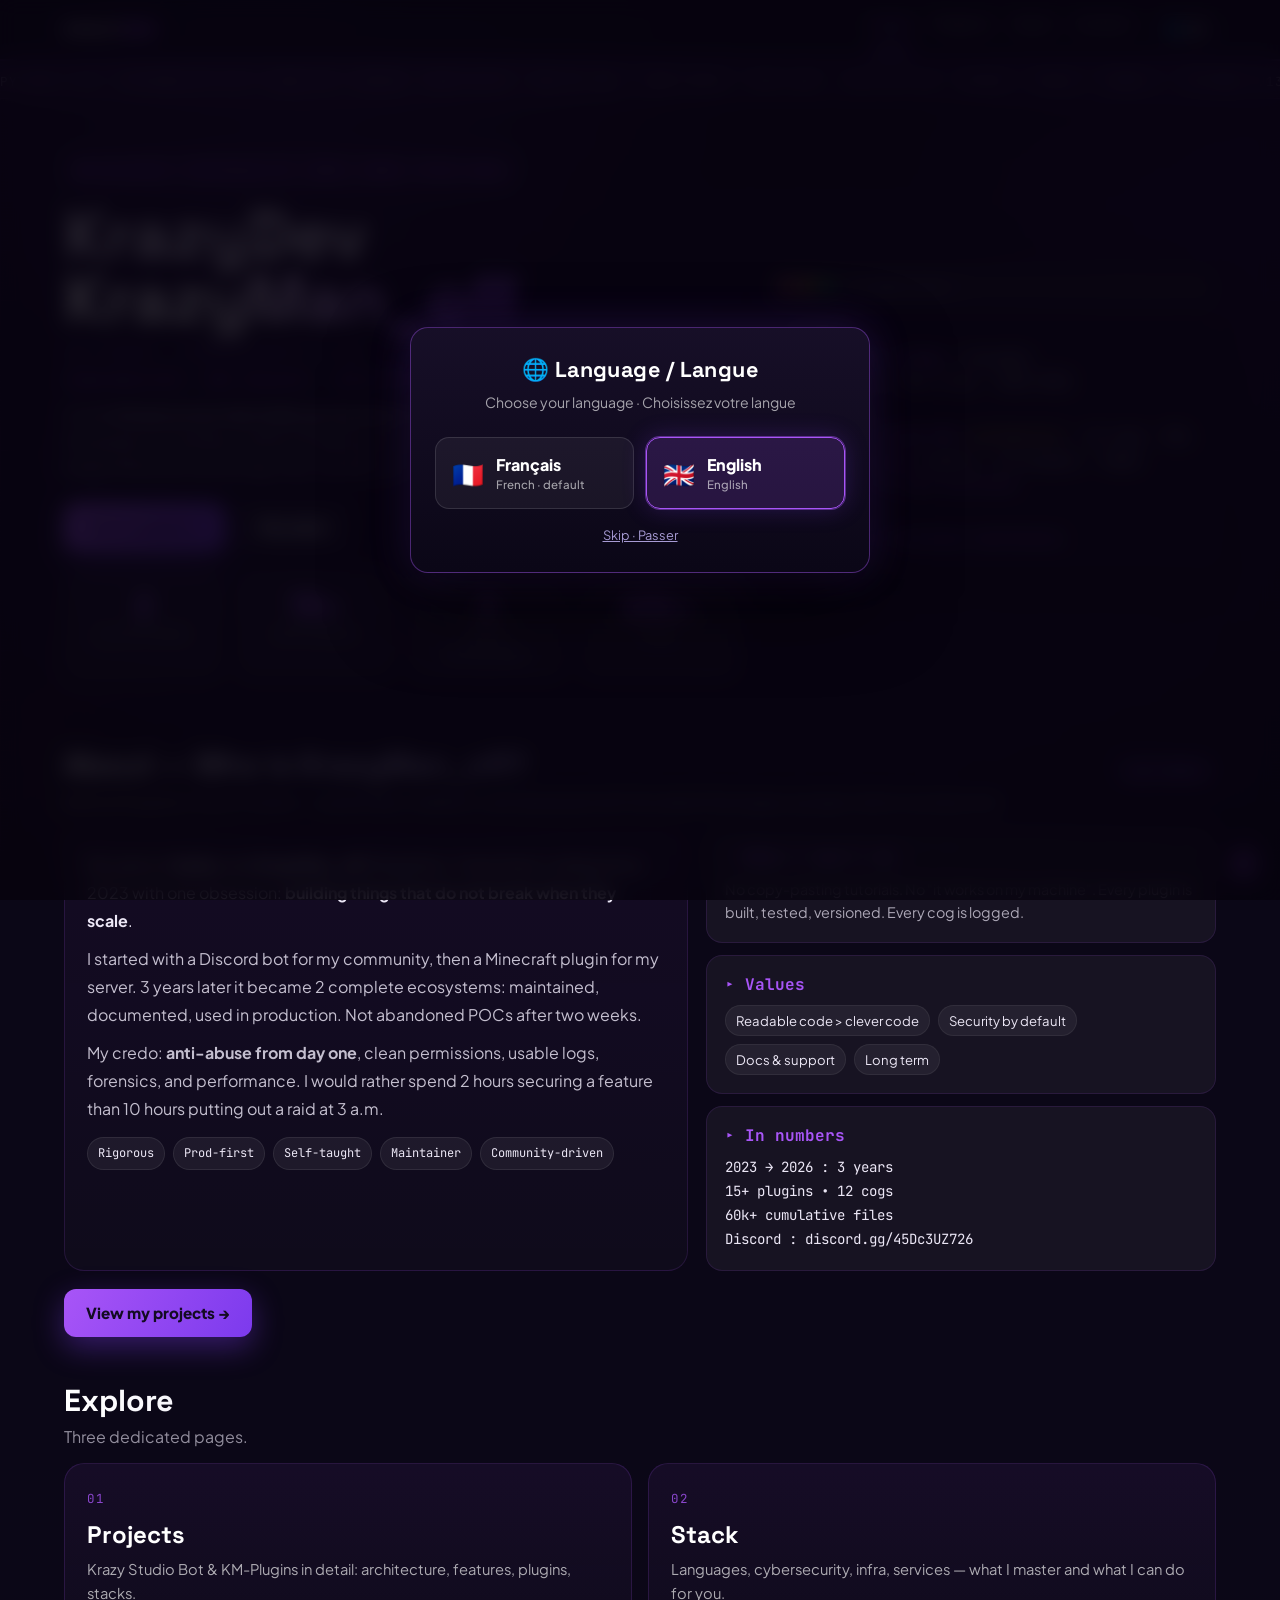
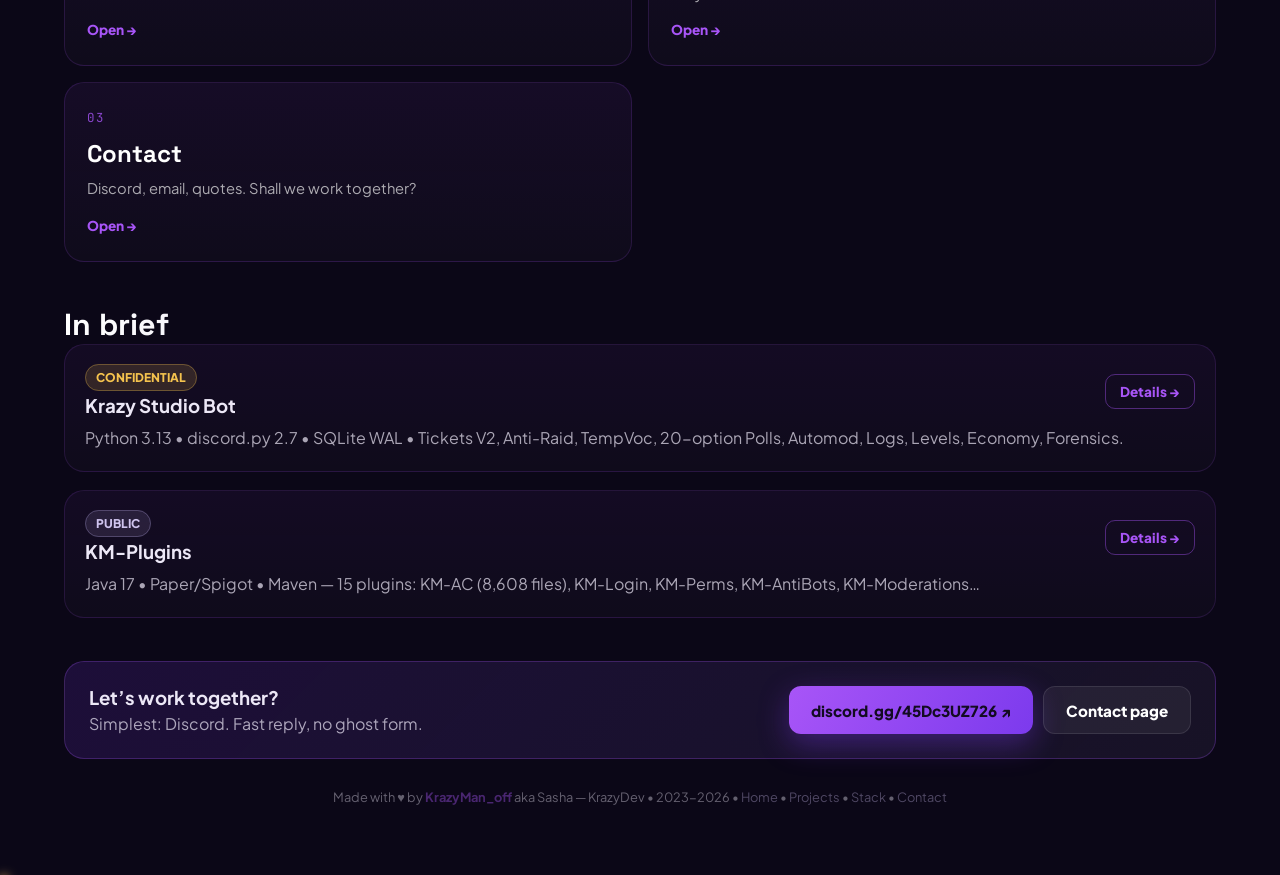
==== index.html @ 77fc1804 "Fix: chargez easter-egg.css sur toutes les pages + crystal plus visible" ====
<!DOCTYPE html>
<html lang="fr">
<head>
<meta charset="UTF-8">
<meta name="viewport" content="width=device-width, initial-scale=1.0">
<title>KrazyDev — KrazyMan_off (Sasha) | Accueil</title>
<script src="js/guard.js"></script>
<meta name="description" content="KrazyMan_off aka Sasha — KrazyDev. Bot Discord ultra-complet & suite KM-Plugins Minecraft premium. 3 ans de prod, 60k+ fichiers.">
<link href="https://fonts.googleapis.com/css2?family=JetBrains+Mono:wght@400;700&family=Plus+Jakarta+Sans:wght@400;600;800&family=Space+Grotesk:wght@400;600;700&display=swap" rel="stylesheet">
<link rel="stylesheet" href="css/style.css">
<link rel="stylesheet" href="css/easter-egg.css">
</head>
<body>
<div id="loader"><div class="loader-inner"><div class="loader-logo">KRAZY<span>DEV</span></div><div class="loader-bar"><span></span></div><p>Chargement sécurisé...</p></div></div>
<div id="progress"></div>
<canvas id="particles" style="opacity:.4"></canvas>
<div class="bg"></div><div class="grid-bg"></div><div class="scanline"></div>
<nav><div class="nav-inner"><div class="logo glitch" data-text="KRAZYDEV">KRAZY<span>DEV</span></div><div class="nav-links"><a href="index.html" class="active">Accueil</a><a href="projets.html">Projets</a><a href="skills.html">Stack</a><a href="contact.html">Contact</a></div></div></nav>
<div class="marquee"><div class="marquee-track"><span>PYTHON 3.13 • DISCORD.PY 2.7 • JAVA 17 • PAPER • RUST/AXUM • SQLITE WAL • ANTI-RAID • ANTI-BOT • MATPLOTLIB • MAVEN • TOKIO • TOWER • </span><span>PYTHON 3.13 • DISCORD.PY 2.7 • JAVA 17 • PAPER • RUST/AXUM • SQLITE WAL • ANTI-RAID • ANTI-BOT • MATPLOTLIB • MAVEN • TOKIO • TOWER • </span></div></div>

<!-- HERO -->
<div class="hero">
  <div class="reveal visible">
    <div class="kicker">● Disponible • Portfolio v2 • 2023 — 2026 • Prod ready</div>
    <h1 class="glitch" data-text="KrazyDev">KrazyDev<br><em>KrazyMan_off</em></h1>
    <p style="font-family:'JetBrains Mono',monospace;color:var(--red);font-size:.82rem;letter-spacing:.14em;opacity:.75;margin-top:4px">aka SASHA — CYBERSÉCURITÉ & DEV</p>
    <p style="font-family:'JetBrains Mono',monospace;color:var(--red);font-size:.95rem;margin-top:8px"><span id="typewriter" class="typewriter"></span></p>
    <p class="subtitle" style="margin-top:12px">Je construis des <b>infrastructures qui tiennent en prod</b> : un bot Discord qui gère des milliers de membres sans broncher, et une suite de plugins Paper qui fait tourner des serveurs Minecraft sans lag. Pas de bullshit, du code qui ship.</p>
    <div class="hero-cta">
      <a href="projets.html" class="btn btn-primary">Voir les projets ↓</a>
      <a href="skills.html" class="btn btn-ghost">Ma stack</a>
    </div>
    <div class="stats">
      <div class="stat"><b data-count="2">0</b><span>Écosystèmes</span></div>
      <div class="stat"><b data-count="15" data-suffix="+">0</b><span>Plugins KM</span></div>
      <div class="stat"><b data-count="3">0</b><span>Ans maintenus</span></div>
      <div class="stat"><b data-count="60" data-suffix="k+">0</b><span>Fichiers</span></div>
    </div>
  </div>
  <div class="terminal reveal visible">
    <div class="term-head"><div class="dot" style="background:#ff5f56"></div><div class="dot" style="background:#ffbd2e"></div><div class="dot" style="background:#27c93f"></div><span style="margin-left:8px;opacity:.5;font-family:'JetBrains Mono',monospace;font-size:.78rem">krazy@krazydev:~</span></div>
    <div class="term-body">
      <div><span style="opacity:.5">$</span> whoami</div>
      <div><b>KrazyMan_off — Sasha</b> — KrazyDev</div>
      <div><span style="opacity:.5">alias</span> Joshua • Dev & Sec • 2023-2026</div>
      <div style="margin-top:8px"><span style="opacity:.5">$</span> ls --prod</div>
      <div>drwxr <b>Krazy-Studio-Bot</b> <span style="color:#f5c34e">confidentiel</span> — 12 cogs • WAL</div>
      <div>drwxr <b>KM-Plugins/</b> <span style="color:#c7cdd9">public</span> — 15 plugins • Paper</div>
      <div>drwxr <b>css/ js/ src/</b> <span style="color:#a855f7">Rust/Axum</span></div>
      <div style="margin-top:8px"><span style="opacity:.5">$</span> uptime</div>
      <div><span style="color:#a855f7">● 3 ans de maintenance continue</span></div>
    </div>
  </div>
</div>

<div class="wrap">

  <!-- A PROPOS -->
  <div class="section reveal" id="apropos">
    <div style="display:flex;justify-content:space-between;align-items:baseline;gap:12px;flex-wrap:wrap">
      <h2>À propos — Qui est KrazyMan_off ?</h2>
      <span class="kicker" style="font-size:.7rem">akA SASHA</span>
    </div>
    <p class="lead">Derrière KrazyDev, il y a Sasha — passionné, têtu, et obsédé par le détail qui fait qu'un projet tient en prod.</p>
    <div style="display:grid;grid-template-columns:1.1fr .9fr;gap:18px" class="two-col">
      <div class="card" style="padding:22px;line-height:1.75">
        <p>Je m'appelle <b>Sasha</b>, alias <b>KrazyMan_off</b> (KrazyDev). Je code depuis 2023 avec une obsession : <b>faire des trucs qui ne cassent pas quand ça scale</b>.</p>
        <p style="margin-top:10px;opacity:.82">J'ai commencé par un bot Discord pour ma commu, puis un plugin Minecraft pour mon serveur. 3 ans plus tard, c'est devenu 2 écosystèmes complets, maintenus, documentés, et utilisés en prod. Pas des POCs abandonnés au bout de 2 semaines.</p>
        <p style="margin-top:10px;opacity:.82">Mon crédo : <b>anti-abus dès le jour 1</b>, perms propres, logs exploitables, forensics, et perf. Je préfère passer 2h à sécuriser une feature que 10h à éteindre un raid à 3h du mat.</p>
        <div style="display:flex;gap:8px;flex-wrap:wrap;margin-top:14px"><span class="tag">Rigoureux</span><span class="tag">Prod-first</span><span class="tag">Autodidacte</span><span class="tag">Mainteneur</span><span class="tag">Community-driven</span></div>
      </div>
      <div style="display:grid;gap:12px" class="stack-side">
        <div class="skill" style="margin:0"><h4>▸ Ce que je ne fais pas</h4><p style="opacity:.7;font-size:.9rem;line-height:1.6">Pas de copier-coller de tutos. Pas de "ça marche chez moi". Chaque plugin est buildé, testé, versionné. Chaque cog est loggé.</p></div>
        <div class="skill" style="margin:0"><h4>▸ Valeurs</h4><ul><li>Code lisible > code clever</li><li>Sécurité par défaut</li><li>Doc & support</li><li>Long terme</li></ul></div>
        <div class="skill" style="margin:0"><h4>▸ En chiffres</h4><p style="font-family:'JetBrains Mono',monospace;font-size:.88rem;line-height:1.7">2023 → 2026 : 3 ans<br>15+ plugins • 12 cogs<br>60k+ fichiers cumulés<br>Discord : discord.gg/45Dc3UZ726</p></div>
      </div>
    </div>
    <div class="nav-arrows" style="margin-top:18px"><a href="projets.html" class="btn btn-primary">Voir mes projets →</a></div>
  </div>

  <!-- NAVIGATION PAGES -->
  <div class="section reveal">
    <h2>Explorer</h2>
    <p class="lead">Trois pages dédiées.</p>
    <div class="page-grid">
      <a href="projets.html" class="page-card tilt"><div class="pc-num">01</div><h3>Projets</h3><p>Krazy Studio Bot & KM-Plugins dans le détail : archi, features, plugins, stacks.</p><span class="pc-go">Ouvrir →</span></a>
      <a href="skills.html" class="page-card tilt"><div class="pc-num">02</div><h3>Stack</h3><p>Langages, cybersécurité, infra, services — ce que je maîtrise et ce que je peux faire pour toi.</p><span class="pc-go">Ouvrir →</span></a>
      <a href="contact.html" class="page-card tilt"><div class="pc-num">03</div><h3>Contact</h3><p>Discord, email, devis. On bosse ensemble ?</p><span class="pc-go">Ouvrir →</span></a>
    </div>
  </div>

  <!-- FLASH PROJETS -->
  <div class="section reveal">
    <h2>En bref</h2>
    <div class="projects">
      <div class="card" style="padding:20px">
        <div style="display:flex;justify-content:space-between;gap:12px;flex-wrap:wrap;align-items:center">
          <div><span class="badge badge-confidentiel">CONFIDENTIEL</span><h3 style="margin-top:8px">Krazy Studio Bot</h3></div>
          <a href="projets.html" class="links-a">Détail →</a>
        </div>
        <p style="opacity:.7;margin-top:8px;line-height:1.6">Python 3.13 • discord.py 2.7 • SQLite WAL • Tickets V2, Anti-Raid, TempVoc, Sondages 20 options, Automod, Logs, Niveaux, Économie, Forensics.</p>
      </div>
      <div class="card" style="padding:20px">
        <div style="display:flex;justify-content:space-between;gap:12px;flex-wrap:wrap;align-items:center">
          <div><span class="badge badge-public">PUBLIC</span><h3 style="margin-top:8px">KM-Plugins</h3></div>
          <a href="projets.html" class="links-a">Détail →</a>
        </div>
        <p style="opacity:.7;margin-top:8px;line-height:1.6">Java 17 • Paper/Spigot • Maven — 15 plugins : KM-AC (8 608 fichiers), KM-Login, KM-Perms, KM-AntiBots, KM-Moderations…</p>
      </div>
    </div>
  </div>

  <!-- CONTACT RAPIDE -->
  <div class="section reveal">
    <div class="cta">
      <div><h3>On bosse ensemble ?</h3><p style="opacity:.7;margin-top:4px">Le plus simple : Discord. Réponse rapide, pas de formulaire fantôme.</p></div>
      <div style="display:flex;gap:10px;flex-wrap:wrap">
        <a href="https://discord.gg/45Dc3UZ726" target="_blank" class="btn btn-primary">discord.gg/45Dc3UZ726 ↗</a>
        <a href="contact.html" class="btn btn-ghost">Page contact</a>
      </div>
    </div>
  </div>

  <footer>Fait avec ♥ par <b style="color:var(--red)">KrazyMan_off</b> aka Sasha — KrazyDev • 2023-2026 • <a href="index.html">Accueil</a> • <a href="projets.html">Projets</a> • <a href="skills.html">Stack</a> • <a href="contact.html">Contact</a></footer>
</div>

<script src="js/i18n.js"></script>
<script src="js/particles.js"></script>
<script src="js/easter-egg.js"></script>
<script src="js/app.js"></script>
</body>
</html>
---- css/style.css ----
*{margin:0;padding:0;box-sizing:border-box}
:root{--neon:#d946ef;--red:#a855f7;--crimson:#7c3aed;--gold:#f5c34e;--gray:#a79bd4;--gray-2:#6b5f95;--dark:#0b0717;--card:rgba(255,255,255,.05)}
html{scroll-behavior:smooth}
body{font-family:'Plus Jakarta Sans',sans-serif;background:#0b0717;color:#ece7f6;overflow-x:hidden}
.bg{position:fixed;inset:0;z-index:-4;background:
  radial-gradient(1000px 700px at 15% -5%, rgba(168,85,247,.20), transparent 60%),
  radial-gradient(800px 600px at 105% 15%, rgba(124,58,237,.16), transparent 55%),
  radial-gradient(700px 500px at -10% 95%, rgba(245,195,78,.07), transparent 60%),
  linear-gradient(180deg,#0c0719 0%, #140c28 50%, #0e0a1c 100%)}
.noise{position:fixed;inset:0;z-index:0;pointer-events:none;opacity:.04;
  background-image:url('data:image/svg+xml,<svg xmlns="http://www.w3.org/2000/svg" width="120" height="120"><filter id="n"><feTurbulence type="fractalNoise" baseFrequency="0.9" numOctaves="2"/></filter><rect width="120" height="120" filter="url(%23n)" opacity="0.6"/></svg>')}
.vignette{position:fixed;inset:0;z-index:-2;pointer-events:none;background:radial-gradient(ellipse at center, transparent 62%, rgba(8,4,16,.5) 100%)}
.grid-bg{position:fixed;inset:0;z-index:-3;opacity:.07;background-image:linear-gradient(rgba(168,85,247,.5) 1px, transparent 1px), linear-gradient(90deg, rgba(168,85,247,.5) 1px, transparent 1px);background-size:50px 50px;animation:gridMove 20s linear infinite}
@keyframes gridMove{to{transform:translate(50px,50px)}}
/* étincelles d'Esprit — écho au halo violet de Tohka */
.twinkle{position:fixed;inset:0;z-index:-1;pointer-events:none;opacity:.5;
  background-image:
    radial-gradient(1.5px 1.5px at 12% 22%, rgba(245,195,78,.7) 50%, transparent 51%),
    radial-gradient(1px 1px at 68% 12%, rgba(217,70,239,.7) 50%, transparent 51%),
    radial-gradient(1.5px 1.5px at 82% 38%, rgba(168,85,247,.7) 50%, transparent 51%),
    radial-gradient(1px 1px at 35% 62%, rgba(207,180,255,.6) 50%, transparent 51%),
    radial-gradient(1.5px 1.5px at 90% 74%, rgba(245,195,78,.6) 50%, transparent 51%),
    radial-gradient(1px 1px at 20% 86%, rgba(217,70,239,.6) 50%, transparent 51%);
  background-size:380px 380px;animation:twinkle 7s ease-in-out infinite}
@keyframes twinkle{0%,100%{opacity:.32}50%{opacity:.62}}
nav{position:sticky;top:0;z-index:20;backdrop-filter:blur(16px);background:rgba(11,7,23,.8);
  border-bottom:1px solid rgba(168,85,247,.22);box-shadow:0 1px 18px rgba(124,58,237,.18)}
.nav-inner{max-width:1200px;margin:0 auto;padding:14px 24px;display:flex;justify-content:space-between;align-items:center}
.logo{font-family:'Space Grotesk',sans-serif;font-weight:700;letter-spacing:.12em}
.logo span{color:var(--red);text-shadow:0 0 14px rgba(168,85,247,.75);animation:neonPulse 2.2s ease-in-out infinite}
@keyframes neonPulse{0%,100%{text-shadow:0 0 10px rgba(168,85,247,.6)}50%{text-shadow:0 0 22px rgba(168,85,247,1), 0 0 40px rgba(124,58,237,.5)}}
.nav-links{display:flex;gap:22px}
.nav-links a{color:#fff;text-decoration:none;opacity:.62;transition:.2s;font-size:.9rem}
.nav-links a:hover{opacity:1;color:var(--red)}
.hero{max-width:1200px;margin:0 auto;padding:56px 24px 20px;display:grid;grid-template-columns:1.2fr .8fr;gap:28px;align-items:center}
@media(max-width:900px){.hero{grid-template-columns:1fr}}
.kicker{display:inline-flex;gap:8px;align-items:center;background:rgba(168,85,247,.1);border:1px solid rgba(168,85,247,.3);color:var(--red);padding:6px 14px;border-radius:100px;font-family:'JetBrains Mono',monospace;font-size:.78rem;letter-spacing:.08em;animation:fadeDown .6s ease}
h1{font-family:'Space Grotesk',sans-serif;font-size:clamp(2.4rem,6vw,4.2rem);line-height:.95;margin:18px 0 12px}
h1 em{background:linear-gradient(90deg,#fff 15%, var(--red) 40%, var(--crimson) 62%, var(--gray) 85%, #fff 100%);background-size:220% auto;-webkit-background-clip:text;-webkit-text-fill-color:transparent;font-style:normal;animation:gradientShift 5s linear infinite}
@keyframes gradientShift{to{background-position:220% center}}
.glitch{position:relative}
.glitch::before,.glitch::after{content:attr(data-text);position:absolute;inset:0;opacity:0}
.glitch:hover::before{animation:glitch1 .3s infinite;opacity:.7;color:var(--red);clip-path:polygon(0 0,100% 0,100% 45%,0 45%)}
.glitch:hover::after{animation:glitch2 .3s infinite;opacity:.7;color:var(--crimson);clip-path:polygon(0 55%,100% 55%,100% 100%,0 100%)}
@keyframes glitch1{0%{transform:translate(1px,0)}50%{transform:translate(-1px,0)}100%{transform:translate(1px,0)}}
@keyframes glitch2{0%{transform:translate(-1px,0)}50%{transform:translate(1px,0)}100%{transform:translate(-1px,0)}}
.subtitle{opacity:.74;line-height:1.65;max-width:620px}
.scanline{position:fixed;inset:0;pointer-events:none;z-index:1;opacity:.05;background:repeating-linear-gradient(0deg, transparent 0px, transparent 2px, rgba(168,85,247,.6) 3px);animation:scan 8s linear infinite}
@keyframes scan{from{transform:translateY(0)}to{transform:translateY(20px)}}
.hero-cta{display:flex;gap:12px;margin-top:22px;flex-wrap:wrap}
.btn{height:48px;padding:0 22px;border-radius:12px;border:none;font-weight:800;cursor:pointer;transition:transform .15s, box-shadow .15s;display:inline-flex;align-items:center;justify-content:center;text-decoration:none;font-family:'Plus Jakarta Sans',sans-serif;font-size:.95rem}
.btn:hover{transform:translateY(-2px)}
.btn-primary{background:linear-gradient(120deg,var(--red),var(--crimson));color:#130b22;box-shadow:0 10px 30px rgba(124,58,237,.38)}
.btn-ghost{background:rgba(255,255,255,.06);border:1px solid rgba(255,255,255,.1);color:#fff}
.terminal{background:rgba(19,12,34,.92);border:1px solid rgba(168,85,247,.18);border-radius:18px;overflow:hidden;box-shadow:0 20px 60px rgba(0,0,0,.5);transform:translateY(0);animation:floatCard 6s ease-in-out infinite}
@keyframes floatCard{0%,100%{transform:translateY(0)}50%{transform:translateY(-6px)}}
.term-head{height:38px;background:rgba(255,255,255,.04);display:flex;align-items:center;gap:8px;padding:0 14px;border-bottom:1px solid rgba(168,85,247,.12)}
.dot{width:12px;height:12px;border-radius:50%}
.term-body{padding:18px 16px;font-family:'JetBrains Mono',monospace;font-size:.86rem;line-height:1.7;color:#c8bcdc}
.term-body b{color:var(--red)}
.wrap{max-width:1200px;margin:0 auto;padding:0 24px 60px}
.section{margin-top:44px}
.section h2{font-family:'Space Grotesk',sans-serif;font-size:1.9rem;background:linear-gradient(90deg,#fff, var(--gray));-webkit-background-clip:text;-webkit-text-fill-color:transparent}
.lead{opacity:.6;margin:6px 0 16px}
.reveal{opacity:0;transform:translateY(18px);transition:opacity .6s ease, transform .6s ease}
.reveal.visible{opacity:1;transform:translateY(0)}
.stats{display:grid;grid-template-columns:repeat(4,1fr);gap:12px;margin-top:18px}
@media(max-width:700px){.stats{grid-template-columns:repeat(2,1fr)}}
.stat{background:var(--card);border:1px solid rgba(168,85,247,.12);border-radius:16px;padding:16px;text-align:center;transition:transform .2s, border-color .2s}
.stat:hover{transform:translateY(-4px);border-color:rgba(168,85,247,.4)}
.stat b{font-size:1.8rem;color:var(--red);display:block;text-shadow:0 0 14px rgba(168,85,247,.5)}
.stat span{font-size:.75rem;letter-spacing:.1em;text-transform:uppercase;opacity:.6}
.projects{display:grid;gap:18px}
.card{background:linear-gradient(180deg, rgba(168,85,247,.06), rgba(255,255,255,.02));border:1px solid rgba(168,85,247,.14);border-radius:20px;overflow:hidden;transition:transform .25s, box-shadow .25s, border-color .25s}
.card:hover{transform:translateY(-6px);border-color:rgba(168,85,247,.5);box-shadow:0 20px 50px rgba(0,0,0,.4), 0 0 34px rgba(124,58,237,.16)}
.card-head{padding:22px 22px 0;display:flex;justify-content:space-between;gap:12px;flex-wrap:wrap}
.badge{padding:5px 10px;border-radius:100px;font-size:.75rem;font-weight:800}
.badge-maintenu{background:rgba(217,70,239,.14);color:#f0a1fa;border:1px solid rgba(217,70,239,.34)}
.badge-confidentiel{background:rgba(245,195,78,.14);color:var(--gold);border:1px solid rgba(245,195,78,.3)}
.badge-public{background:rgba(167,155,212,.14);color:#cfc4ee;border:1px solid rgba(167,155,212,.32)}
.badge-stress{background:rgba(56,239,125,.12);color:#5cf09a;border:1px solid rgba(56,239,125,.35)}
.badge-dev{background:rgba(245,195,78,.14);color:var(--gold);border:1px solid rgba(245,195,78,.32)}
.tags{display:flex;gap:8px;flex-wrap:wrap;margin:12px 0}
.tag{font-family:'JetBrains Mono',monospace;font-size:.75rem;background:rgba(255,255,255,.06);border:1px solid rgba(255,255,255,.08);padding:5px 10px;border-radius:100px;transition:.2s}
.tag:hover{background:rgba(168,85,247,.14);border-color:rgba(168,85,247,.34)}
.links{display:flex;gap:10px;flex-wrap:wrap;margin-top:14px}
.links a{font-size:.85rem;font-weight:700;text-decoration:none;padding:8px 14px;border-radius:10px;border:1px solid rgba(255,255,255,.1);background:rgba(255,255,255,.05);color:#fff;transition:.2s}
.links a:hover{background:rgba(255,255,255,.12)}
.links a.primary{background:linear-gradient(120deg,var(--red),var(--crimson));color:#fff}
.subgrid{display:grid;grid-template-columns:repeat(3,1fr);gap:10px;margin-top:14px}
@media(max-width:900px){.subgrid{grid-template-columns:repeat(2,1fr)}}
@media(max-width:560px){.subgrid{grid-template-columns:1fr}}
.mini{background:rgba(255,255,255,.04);border:1px solid rgba(255,255,255,.07);border-radius:14px;padding:12px;transition:.2s}
.mini:hover{background:rgba(168,85,247,.08);transform:translateY(-2px)}
.plg-ico{width:44px;height:44px;border-radius:50%;flex-shrink:0;object-fit:contain;filter:drop-shadow(0 0 8px rgba(168,85,247,.3));transition:filter .25s}
.card:hover .plg-ico{filter:drop-shadow(0 0 14px rgba(168,85,247,.55))}
.st-chips{display:flex;gap:8px;flex-wrap:wrap;margin-top:12px;align-items:center}
.st-chip{display:inline-flex;align-items:center;gap:6px;background:rgba(255,255,255,.05);border:1px solid rgba(255,255,255,.1);border-radius:100px;padding:4px 11px;font-family:'JetBrains Mono',monospace;font-size:.72rem;color:#cfc4ee;cursor:help;transition:.2s}
.st-chip img{width:15px;height:15px;object-fit:contain}
.st-chip:hover{border-color:rgba(168,85,247,.45);background:rgba(168,85,247,.09)}
.st-chip-ok img{filter:drop-shadow(0 0 4px rgba(56,239,125,.4))}
.st-chip-no img{filter:drop-shadow(0 0 4px rgba(168,85,247,.45))}

/* ==== BENCHMARKS ==== */
.bench-grid{display:grid;grid-template-columns:repeat(3,1fr);gap:8px;margin-top:12px}
.bench{background:rgba(11,7,23,.5);border:1px solid rgba(168,85,247,.2);border-radius:12px;padding:10px 8px;text-align:center;transition:border-color .25s, background .25s}
.bench:hover{border-color:rgba(168,85,247,.55);background:rgba(168,85,247,.09)}
.bench b{display:block;font-size:1.15rem;color:var(--red);text-shadow:0 0 12px rgba(168,85,247,.5);font-family:'JetBrains Mono',monospace}
.bench span{display:block;font-size:.66rem;letter-spacing:.08em;text-transform:uppercase;opacity:.55;margin-top:3px}
/* ==== DOWNLOAD ==== */
.dl-wrap{margin-top:14px;display:flex;align-items:center;justify-content:space-between;gap:10px;flex-wrap:wrap;border-top:1px dashed rgba(255,255,255,.06);padding-top:14px}
.dl-btn{display:inline-flex;align-items:center;gap:8px;padding:10px 18px;border-radius:10px;font-family:'JetBrains Mono',monospace;font-size:.8rem;font-weight:700;text-decoration:none;background:linear-gradient(120deg,var(--red),var(--crimson));color:#fff;box-shadow:0 8px 24px rgba(124,58,237,.36);transition:.2s;cursor:pointer}
.dl-btn:hover{transform:translateY(-2px);box-shadow:0 12px 30px rgba(124,58,237,.5)}
.dl-btn.disabled{background:rgba(255,255,255,.05);border:1px solid rgba(255,255,255,.12);color:#6b5f95;box-shadow:none;cursor:not-allowed;pointer-events:none}
.dl-btn.disabled:hover{transform:none;box-shadow:none}

/* ==== DOWNLOAD MODAL (style Modrinth) ==== */
.dl-backdrop{position:fixed;inset:0;z-index:1000;background:rgba(6,3,14,.82);backdrop-filter:blur(8px);display:flex;align-items:center;justify-content:center;opacity:0;visibility:hidden;transition:opacity .25s, visibility .25s;padding:20px}
.dl-backdrop.open{opacity:1;visibility:visible}
.dl-pop{width:min(600px,100%);max-height:90vh;overflow:auto;background:linear-gradient(180deg,rgba(23,15,40,.98),rgba(11,7,23,.98));border:1px solid rgba(168,85,247,.4);border-radius:18px;box-shadow:0 30px 80px rgba(0,0,0,.6), 0 0 40px rgba(124,58,237,.22);transform:translateY(14px);transition:transform .25s;color:#fff}
.dl-backdrop.open .dl-pop{transform:translateY(0)}
.dl-pop-head{display:flex;gap:14px;align-items:center;padding:20px 22px 14px;border-bottom:1px solid rgba(255,255,255,.06)}
.dl-pop-head img{width:46px;height:46px;border-radius:50%;object-fit:contain;filter:drop-shadow(0 0 8px rgba(168,85,247,.35))}
.dl-pop-head h3{font-size:1.25rem;letter-spacing:.02em}
.dl-pop-head .dl-x{margin-left:auto;background:rgba(255,255,255,.05);border:1px solid rgba(255,255,255,.12);color:#cfc4ee;width:34px;height:34px;border-radius:10px;cursor:pointer;font-size:1rem;transition:.2s;font-family:'Plus Jakarta Sans',sans-serif}
.dl-pop-head .dl-x:hover{background:rgba(168,85,247,.16);border-color:rgba(168,85,247,.45);color:#fff}
.dl-pop-body{padding:18px 22px 24px}
.dl-lbl{font-family:'JetBrains Mono',monospace;font-size:.68rem;letter-spacing:.14em;text-transform:uppercase;color:var(--gray);margin:0 0 9px;display:flex;align-items:center;gap:8px}
.dl-lbl::after{content:"";flex:1;height:1px;background:linear-gradient(90deg,rgba(255,255,255,.14),transparent)}
.dl-plats{display:grid;grid-template-columns:1fr 1fr;gap:10px;margin-bottom:6px}
@media(max-width:520px){.dl-plats{grid-template-columns:1fr}}
.dl-plat{background:rgba(255,255,255,.04);border:1px solid rgba(255,255,255,.1);border-radius:12px;padding:13px 14px;cursor:pointer;transition:.2s;position:relative}
.dl-plat:hover{border-color:rgba(168,85,247,.4);background:rgba(168,85,247,.07)}
.dl-plat.active{border-color:var(--red);background:rgba(168,85,247,.12);box-shadow:0 0 0 1px rgba(168,85,247,.45), 0 0 24px rgba(124,58,237,.2)}
.dl-plat.active::after{content:"✓";position:absolute;top:10px;right:12px;color:var(--red);font-weight:800}
.dl-plat b{display:block;font-size:.9rem;font-weight:800}
.dl-plat small{display:block;font-size:.72rem;opacity:.55;margin-top:3px;font-family:'JetBrains Mono',monospace}
.dl-vers{margin-top:16px}
.dl-gv{display:flex;gap:10px;flex-wrap:wrap}
.dl-ver{background:rgba(167,155,212,.08);border:1px solid rgba(167,155,212,.34);border-radius:10px;padding:9px 16px;cursor:pointer;font-family:'JetBrains Mono',monospace;font-size:.82rem;transition:.2s;color:#cfc4ee}
.dl-ver:hover{border-color:rgba(168,85,247,.7);background:rgba(168,85,247,.16)}
.dl-ver.active{background:rgba(168,85,247,.18);border-color:var(--red);color:var(--red)}
.dl-proxy{margin-top:16px}
.dl-proxy select{width:100%;background:rgba(11,7,23,.9);border:1px solid rgba(255,255,255,.14);border-radius:10px;padding:11px 14px;color:#fff;font-family:'JetBrains Mono',monospace;font-size:.85rem;transition:.2s;cursor:pointer}
.dl-proxy select:focus{border-color:var(--red);outline:none;box-shadow:0 0 0 3px rgba(168,85,247,.18)}
.dl-sum{margin-top:16px;display:flex;align-items:center;justify-content:space-between;gap:10px;background:rgba(168,85,247,.07);border:1px dashed rgba(168,85,247,.34);border-radius:12px;padding:11px 14px;font-family:'JetBrains Mono',monospace;font-size:.74rem}
.dl-sum .f{color:var(--red);word-break:break-all}
.dl-sum .m{opacity:.6;text-align:right;white-space:nowrap}
.dl-build{width:100%;height:50px;margin-top:16px;font-size:.95rem;letter-spacing:.04em;border:none;display:flex;align-items:center;justify-content:center;gap:8px}
.dl-build[disabled]{cursor:not-allowed;filter:grayscale(.6);opacity:.7}
.dl-pop-foot{padding:0 22px 20px;display:flex;flex-direction:column;gap:10px}
.dl-big{display:block;width:100%;text-align:center;padding:14px;border-radius:12px;background:linear-gradient(120deg,var(--red),var(--crimson));color:#fff;font-family:'JetBrains Mono',monospace;font-weight:700;letter-spacing:.05em;border:none;cursor:pointer;box-shadow:0 10px 26px rgba(124,58,237,.4);transition:.2s;font-size:.9rem}
.dl-big:hover{transform:translateY(-2px);box-shadow:0 14px 34px rgba(124,58,237,.55)}
.dl-coming{display:flex;align-items:center;gap:10px;padding:14px 16px;border:1px dashed rgba(245,195,78,.42);background:rgba(245,195,78,.09);border-radius:12px;color:var(--gold);font-family:'JetBrains Mono',monospace;font-size:.82rem}
.skills{display:grid;grid-template-columns:repeat(3,1fr);gap:12px}
@media(max-width:800px){.skills{grid-template-columns:1fr}}
.skill{background:var(--card);border:1px solid rgba(168,85,247,.12);border-radius:16px;padding:18px}
.skill h4{color:var(--red);font-family:'JetBrains Mono',monospace;margin-bottom:10px}
.skill ul{list-style:none;display:flex;flex-wrap:wrap;gap:8px}
.skill li{background:rgba(255,255,255,.06);border:1px solid rgba(255,255,255,.06);padding:6px 10px;border-radius:100px;font-size:.82rem}
.timeline{border-left:2px solid rgba(168,85,247,.3);margin-left:8px;padding-left:18px;display:grid;gap:14px}
.tl-item{position:relative}
.tl-item::before{content:"";position:absolute;left:-26px;top:6px;width:10px;height:10px;border-radius:50%;background:var(--red);box-shadow:0 0 12px var(--red)}
.cta{background:linear-gradient(135deg, rgba(124,58,237,.16), rgba(167,155,212,.08));border:1px solid rgba(168,85,247,.26);border-radius:20px;padding:24px;display:flex;justify-content:space-between;gap:16px;flex-wrap:wrap;align-items:center}
#particles{position:fixed;inset:0;pointer-events:none;z-index:-1;opacity:.55;filter:saturate(1.2)}
.typewriter{border-right:2px solid var(--red);animation:blink .7s infinite}
@keyframes blink{50%{border-color:transparent}}
@keyframes fadeDown{from{opacity:0;transform:translateY(-10px)}to{opacity:1;transform:translateY(0)}}
#loader{position:fixed;inset:0;z-index:100;background:#0b0717;display:flex;align-items:center;justify-content:center;transition:opacity .6s ease, visibility .6s}
#loader.hide{opacity:0;visibility:hidden}
.loader-inner{text-align:center}
.loader-logo{font-family:'Space Grotesk',sans-serif;font-weight:800;letter-spacing:.18em;font-size:1.6rem}
.loader-logo span{color:var(--red);text-shadow:0 0 16px rgba(168,85,247,.85)}
.loader-bar{width:220px;height:3px;background:rgba(255,255,255,.08);border-radius:100px;margin:14px auto;overflow:hidden}
.loader-bar span{display:block;height:100%;width:0;background:linear-gradient(90deg,var(--red),var(--crimson));animation:load 1.2s ease forwards;box-shadow:0 0 10px var(--red)}
@keyframes load{to{width:100%}}
#progress{position:fixed;top:0;left:0;height:2px;width:0;background:linear-gradient(90deg,var(--red),var(--crimson));z-index:99;box-shadow:0 0 8px var(--red);transition:width .1s}
.marquee{overflow:hidden;white-space:nowrap;border-top:1px solid rgba(168,85,247,.14);border-bottom:1px solid rgba(168,85,247,.14);background:rgba(168,85,247,.05);padding:8px 0}
.marquee-track{display:inline-flex;animation:marquee 18s linear infinite}
.marquee-track span{font-family:'JetBrains Mono',monospace;font-size:.78rem;letter-spacing:.14em;opacity:.45;padding-right:24px}
@keyframes marquee{from{transform:translateX(0)}to{transform:translateX(-50%)}}
.card{position:relative}
.card::before{content:"";position:absolute;inset:0;border-radius:20px;padding:1px;background:linear-gradient(90deg,transparent,var(--red),var(--gold),transparent);mask:linear-gradient(#fff 0 0) content-box, linear-gradient(#fff 0 0);mask-composite:exclude;opacity:0;transition:opacity .3s;pointer-events:none}
.card:hover::before{opacity:.45}
/* coins brackets type HUD cyber */
.card::after,.page-card::after{content:"";position:absolute;top:6px;right:6px;bottom:6px;left:6px;pointer-events:none;opacity:0;transition:opacity .3s;
  background-image:
    linear-gradient(var(--red),var(--red)),linear-gradient(var(--red),var(--red)),linear-gradient(var(--red),var(--red)),linear-gradient(var(--red),var(--red)),
    linear-gradient(var(--red),var(--red)),linear-gradient(var(--red),var(--red)),linear-gradient(var(--red),var(--red)),linear-gradient(var(--red),var(--red));
  background-repeat:no-repeat;background-size:16px 2px,2px 16px,16px 2px,2px 16px,16px 2px,2px 16px,16px 2px,2px 16px;
  background-position:0 0,0 0,100% 0,100% 0,0 100%,0 100%,100% 100%,100% 100%}
.card:hover::after,.page-card:hover::after{opacity:1}
.tilt{transform-style:preserve-3d;will-change:transform}
.cursor-dot{position:fixed;width:8px;height:8px;background:var(--gold);border-radius:50%;pointer-events:none;z-index:9999;mix-blend-mode:screen;box-shadow:0 0 10px var(--gold);opacity:.8;transition:transform .08s}
footer{opacity:.4;text-align:center;padding:30px 0 10px;font-size:.8rem}
.meta{font-family:'JetBrains Mono',monospace;font-size:.78rem;opacity:.6;margin-top:4px}
.files{font-family:'JetBrains Mono',monospace;font-size:.72rem;color:var(--red);margin-top:6px}

/* ===== MULTI-PAGES ===== */
.nav-links a.active{opacity:1;color:var(--red);position:relative}
.nav-links a.active::after{content:"";position:absolute;left:0;right:0;bottom:-6px;height:2px;background:linear-gradient(90deg,var(--red),var(--crimson));border-radius:2px;box-shadow:0 0 8px rgba(168,85,247,.7)}
.page-head h1{font-size:clamp(2.2rem,5vw,3.6rem);margin:14px 0 10px}
.page-head h1 em{background:linear-gradient(90deg,#fff 15%, var(--red) 45%, var(--crimson) 70%, var(--gray) 95%);background-size:220% auto;-webkit-background-clip:text;-webkit-text-fill-color:transparent;font-style:normal;animation:gradientShift 5s linear infinite}
.page-head{margin-bottom:10px}
.page-grid{display:grid;grid-template-columns:repeat(2,1fr);gap:16px}
@media(max-width:800px){.page-grid{grid-template-columns:1fr}}
.page-card{position:relative;display:block;background:linear-gradient(180deg,rgba(168,85,247,.07),rgba(255,255,255,.02));border:1px solid rgba(168,85,247,.16);border-radius:20px;padding:26px 22px;text-decoration:none;color:#fff;overflow:hidden;transition:transform .25s, box-shadow .25s, border-color .25s}
.page-card::hover-glow{}
.page-card:hover{transform:translateY(-6px);border-color:rgba(168,85,247,.55);box-shadow:0 20px 50px rgba(0,0,0,.4), 0 0 34px rgba(124,58,237,.18)}
.pc-num{font-family:'JetBrains Mono',monospace;font-size:.78rem;color:var(--red);letter-spacing:.15em;opacity:.8}
.page-card h3{font-family:'Space Grotesk',sans-serif;font-size:1.5rem;margin:12px 0 8px}
.page-card p{opacity:.65;font-size:.92rem;line-height:1.6}
.pc-go{display:inline-block;margin-top:16px;font-weight:800;font-size:.85rem;color:var(--red);transition:transform .2s}
.page-card:hover .pc-go{transform:translateX(4px);color:#fff}
.links-a{font-size:.85rem;font-weight:800;color:var(--red);text-decoration:none;border:1px solid rgba(168,85,247,.42);padding:8px 14px;border-radius:10px;transition:.2s}
.links-a:hover{background:rgba(168,85,247,.14)}
.nav-arrows a.btn{display:inline-flex;align-items:center;text-decoration:none;justify-content:center}
footer a{color:#b6a9d6;text-decoration:none}
footer a:hover{color:var(--red)}
/* ===== FORMULAIRE CONTACT ===== */
.form-grid{display:grid;grid-template-columns:1fr 1fr;gap:16px}
@media(max-width:600px){.form-grid{grid-template-columns:1fr}}
.form-field label{display:block;font-family:'JetBrains Mono',monospace;font-size:.75rem;letter-spacing:.08em;text-transform:uppercase;color:var(--gray);margin-bottom:6px}
.form-field input,.form-field textarea{width:100%;background:rgba(11,7,23,.85);border:1px solid rgba(255,255,255,.12);border-radius:12px;padding:13px 14px;color:#fff;font-family:'Plus Jakarta Sans',sans-serif;font-size:.95rem;transition:border-color .2s, box-shadow .2s;outline:none}
.form-field input:focus,.form-field textarea:focus{border-color:var(--red);box-shadow:0 0 0 3px rgba(168,85,247,.16), 0 0 20px rgba(124,58,237,.14)}
.form-field textarea{resize:vertical;min-height:120px}
.form-field input::placeholder,.form-field textarea::placeholder{color:rgba(167,155,212,.55)}
.form-actions{display:flex;align-items:center;gap:16px;margin-top:20px;flex-wrap:wrap}
.form-actions .btn{height:50px}
.form-note{font-size:.78rem;opacity:.55;flex:1;min-width:200px}
@media(max-width:700px){
  .two-col,.feat-grid,.cta-grid,.why-grid,.mini-grid,.svc-grid{grid-template-columns:1fr !important}
}
.card-body b{color:#fff}

/* ===== I18N (sélecteur de langue) ===== */
#lang-toggle{background:none;border:1px solid rgba(255,255,255,.16);color:#fff;border-radius:100px;padding:6px 12px;font-family:'JetBrains Mono',monospace;font-size:.78rem;font-weight:700;cursor:pointer;display:inline-flex;align-items:center;gap:6px;transition:.2s;white-space:nowrap}
#lang-toggle:hover{border-color:rgba(168,85,247,.6);color:var(--red);box-shadow:0 0 12px rgba(124,58,237,.18)}
#lang-picker{position:fixed;inset:0;z-index:2000;background:rgba(6,3,14,.85);backdrop-filter:blur(10px);display:flex;align-items:center;justify-content:center;padding:20px;opacity:0;visibility:hidden;transition:opacity .25s, visibility .25s}
#lang-picker.open{opacity:1;visibility:visible}
.lang-box{width:min(460px,100%);background:linear-gradient(180deg,rgba(23,15,40,.99),rgba(11,7,23,.99));border:1px solid rgba(168,85,247,.4);border-radius:18px;box-shadow:0 30px 80px rgba(0,0,0,.6), 0 0 40px rgba(124,58,237,.22);padding:28px 24px;color:#fff;text-align:center;transform:translateY(14px);transition:transform .25s}
#lang-picker.open .lang-box{transform:translateY(0)}
.lang-box h3{font-family:'Space Grotesk',sans-serif;font-size:1.35rem;letter-spacing:.02em}
.lang-box p{opacity:.62;font-size:.88rem;margin-top:8px;line-height:1.6}
.lang-choices{display:grid;grid-template-columns:1fr 1fr;gap:12px;margin-top:24px}
.lang-btn{display:flex;align-items:center;gap:12px;padding:16px;border-radius:14px;cursor:pointer;border:1px solid rgba(255,255,255,.12);background:rgba(255,255,255,.05);color:#fff;font-weight:800;font-size:1rem;transition:.2s;text-align:left;font-family:'Plus Jakarta Sans',sans-serif}
.lang-btn:hover{border-color:rgba(168,85,247,.55);background:rgba(168,85,247,.13)}
.lang-btn.suggested{border-color:var(--red);background:rgba(168,85,247,.17);box-shadow:0 0 0 1px rgba(168,85,247,.45), 0 0 24px rgba(124,58,237,.24)}
.lang-btn .f{font-size:1.6rem}
.lang-btn small{display:block;font-size:.72rem;opacity:.6;font-weight:500;margin-top:2px}
.lang-skip{margin-top:18px;background:none;border:none;color:var(--gray);cursor:pointer;font-size:.8rem;text-decoration:underline;font-family:'Plus Jakarta Sans',sans-serif}
.lang-skip:hover{color:var(--red)}

/* ===== RESPONSIVE FIXES ===== */
@media(max-width:900px){.subgrid{grid-template-columns:repeat(2,1fr) !important}}
@media(max-width:560px){.subgrid{grid-template-columns:1fr !important}}
@media(max-width:640px){
  .nav-inner{padding:12px 16px}
  .nav-links{gap:10px}
  .nav-links a{font-size:.8rem}
  .wrap,.hero{padding-left:16px;padding-right:16px}
  #lang-toggle{padding:5px 9px;font-size:.72rem}
  .dl-pop-head{padding:16px 16px 12px}
  .dl-pop-body{padding:16px 16px 18px}
  .dl-pop-foot{padding:0 16px 16px}
  .dl-sum{flex-direction:column;align-items:flex-start}
  .dl-sum .m{white-space:normal;text-align:left;word-break:break-all}
  .dl-big{font-size:.85rem}
  .dl-wrap{gap:8px}
  .bench-grid{gap:6px}
  .bench span{letter-spacing:.04em}
  .bench b{font-size:1.02rem}
  .lang-choices{grid-template-columns:1fr}
}
/* TV / très grand écran */
@media(min-width:1600px){
  .wrap,.hero{max-width:1440px}
  body{font-size:1.05rem}
  .hero h1{font-size:clamp(2.6rem,5vw,5.2rem)}
}
---- css/easter-egg.css ----
/* ===== EASTER EGG — Tohka Yatogami ===== */

/* Spirit Crystal Icon (petite, dans le footer) */
.spirit-crystal{
  position:fixed;bottom:20px;right:20px;z-index:50;
  width:32px;height:32px;cursor:pointer;
  opacity:.45;transition:opacity .4s, transform .4s;
  filter:drop-shadow(0 0 8px rgba(168,85,247,.6));
  animation:crystalSway 4s ease-in-out infinite;
}
@keyframes crystalSway{0%,100%{transform:translateY(0) rotate(-3deg)}50%{transform:translateY(-5px) rotate(3deg)}}
.spirit-crystal:hover{opacity:.95;transform:scale(1.3) rotate(15deg);filter:drop-shadow(0 0 16px rgba(168,85,247,.9)) drop-shadow(0 0 30px rgba(217,70,239,.5));}
.spirit-crystal::before{
  content:"";display:block;width:100%;height:100%;
  background:linear-gradient(135deg, #d946ef, #a855f7, #7c3aed);
  clip-path:polygon(50% 0%, 85% 25%, 85% 75%, 50% 100%, 15% 75%, 15% 25%);
  animation:crystalPulse 3s ease-in-out infinite;
}
.spirit-crystal::after{
  content:"";position:absolute;inset:-6px;
  border:1px solid rgba(168,85,247,.3);border-radius:50%;
  animation:crystalRing 3s ease-in-out infinite;
}
@keyframes crystalPulse{0%,100%{opacity:.7;transform:scale(1)}50%{opacity:1;transform:scale(1.05)}}
@keyframes crystalRing{0%,100%{opacity:0;transform:scale(.8)}50%{opacity:.4;transform:scale(1.1)}}

/* === PAGE SECRÈTE === */
.secret-page{overflow:hidden}
.secret-wrap{
  min-height:100vh;display:flex;flex-direction:column;
  align-items:center;justify-content:center;
  padding:60px 24px;text-align:center;position:relative;
}

/* Grande Spirit Crystal animée */
.spirit-crystal-large{
  position:relative;width:140px;height:140px;margin-bottom:36px;
  animation:floatCrystal 4s ease-in-out infinite;
}
@keyframes floatCrystal{0%,100%{transform:translateY(0)}50%{transform:translateY(-12px)}}

.crystal-core{
  position:absolute;top:50%;left:50%;width:50px;height:50px;
  transform:translate(-50%,-50%);
  background:linear-gradient(135deg, #a855f7, #d946ef, #7c3aed);
  clip-path:polygon(50% 0%, 85% 25%, 85% 75%, 50% 100%, 15% 75%, 15% 25%);
  filter:drop-shadow(0 0 20px rgba(168,85,247,.9)) drop-shadow(0 0 40px rgba(217,70,239,.5));
  animation:coreGlow 2s ease-in-out infinite;
}
@keyframes coreGlow{0%,100%{filter:drop-shadow(0 0 20px rgba(168,85,247,.9)) drop-shadow(0 0 40px rgba(217,70,239,.5))}50%{filter:drop-shadow(0 0 30px rgba(168,85,247,1)) drop-shadow(0 0 60px rgba(217,70,239,.7))}}

.crystal-ring{
  position:absolute;top:50%;left:50%;border-radius:50%;
  border:1.5px solid rgba(168,85,247,.3);
  transform:translate(-50%,-50%);
}
.ring-1{width:70px;height:70px;animation:ringPulse 3s ease-in-out infinite}
.ring-2{width:95px;height:95px;animation:ringPulse 3s ease-in-out .4s infinite}
.ring-3{width:120px;height:120px;animation:ringPulse 3s ease-in-out .8s infinite}
@keyframes ringPulse{0%,100%{opacity:0;transform:translate(-50%,-50%) scale(.85)}50%{opacity:.5;transform:translate(-50%,-50%) scale(1.05)}}

.crystal-particles{
  position:absolute;inset:-20px;
  background-image:
    radial-gradient(2px 2px at 20% 15%, rgba(245,195,78,.8) 50%, transparent 51%),
    radial-gradient(1.5px 1.5px at 75% 30%, rgba(217,70,239,.8) 50%, transparent 51%),
    radial-gradient(2px 2px at 40% 80%, rgba(168,85,247,.7) 50%, transparent 51%),
    radial-gradient(1px 1px at 85% 70%, rgba(207,180,255,.6) 50%, transparent 51%),
    radial-gradient(1.5px 1.5px at 10% 60%, rgba(245,195,78,.6) 50%, transparent 51%);
  animation:twinkle 4s ease-in-out infinite;
}

.secret-title{
  font-family:'Space Grotesk',sans-serif;font-size:clamp(1.6rem,4vw,2.8rem);
  background:linear-gradient(90deg, #fff 10%, #a855f7 40%, #d946ef 60%, #f5c34e 85%);
  background-size:220% auto;
  -webkit-background-clip:text;-webkit-text-fill-color:transparent;
  animation:gradientShift 4s linear infinite;
  margin-bottom:24px;
}

.secret-card{
  width:min(580px,100%);
  background:linear-gradient(180deg,rgba(168,85,247,.08),rgba(255,255,255,.02));
  border:1px solid rgba(168,85,247,.25);border-radius:20px;
  padding:32px 28px;text-align:left;
  box-shadow:0 20px 60px rgba(0,0,0,.4), 0 0 40px rgba(124,58,237,.12);
}
.secret-badge{
  display:inline-block;
  font-family:'JetBrains Mono',monospace;font-size:.72rem;letter-spacing:.18em;
  background:rgba(245,195,78,.12);color:var(--gold);
  border:1px solid rgba(245,195,78,.3);border-radius:100px;
  padding:5px 16px;margin-bottom:16px;
}
.secret-msg{font-size:.95rem;line-height:1.7;opacity:.85}
.secret-msg b{color:#fff}

.secret-reward{
  margin-top:20px;padding:20px;
  background:rgba(11,7,23,.6);border:1px dashed rgba(168,85,247,.35);border-radius:14px;
  text-align:center;
}
.reward-label{
  font-family:'JetBrains Mono',monospace;font-size:.68rem;letter-spacing:.14em;
  text-transform:uppercase;color:var(--gray);margin-bottom:8px;
}
.reward-code{
  font-family:'JetBrains Mono',monospace;font-size:1.5rem;font-weight:700;
  color:var(--red);letter-spacing:.06em;
  text-shadow:0 0 20px rgba(168,85,247,.7);
  animation:codeGlow 2s ease-in-out infinite;
  cursor:pointer;padding:8px 0;
}
@keyframes codeGlow{0%,100%{text-shadow:0 0 20px rgba(168,85,247,.7)}50%{text-shadow:0 0 30px rgba(168,85,247,1), 0 0 50px rgba(217,70,239,.5)}}
.reward-hint{font-size:.88rem;opacity:.7;margin-top:12px;line-height:1.6}
.reward-hint a{color:var(--red);text-decoration:underline}

.secret-joke{
  margin-top:20px;padding:16px;
  background:rgba(217,70,239,.06);border:1px solid rgba(217,70,239,.2);
  border-radius:12px;text-align:center;font-style:italic;
  font-size:.9rem;color:#d8b4fe;line-height:1.6;
}

.secret-actions{
  display:flex;gap:12px;margin-top:28px;flex-wrap:wrap;justify-content:center;
}
.secret-footer{
  position:fixed;bottom:16px;left:0;right:0;text-align:center;
  font-size:.72rem;opacity:.3;font-family:'JetBrains Mono',monospace;
}

/* Copie des boutons depuis style.css */
.btn{height:48px;padding:0 22px;border-radius:12px;border:none;font-weight:800;cursor:pointer;transition:transform .15s, box-shadow .15s;display:inline-flex;align-items:center;justify-content:center;text-decoration:none;font-family:'Plus Jakarta Sans',sans-serif;font-size:.95rem}
.btn:hover{transform:translateY(-2px)}
.btn-primary{background:linear-gradient(120deg,var(--red),var(--crimson));color:#130b22;box-shadow:0 10px 30px rgba(124,58,237,.38)}
.btn-ghost{background:rgba(255,255,255,.06);border:1px solid rgba(255,255,255,.1);color:#fff}

/* Responsive */
@media(max-width:600px){
  .spirit-crystal-large{width:100px;height:100px}
  .crystal-core{width:36px;height:36px}
  .ring-1{width:50px;height:50px}
  .ring-2{width:68px;height:68px}
  .ring-3{width:86px;height:86px}
  .secret-card{padding:22px 18px}
  .secret-actions{flex-direction:column;align-items:stretch}
}
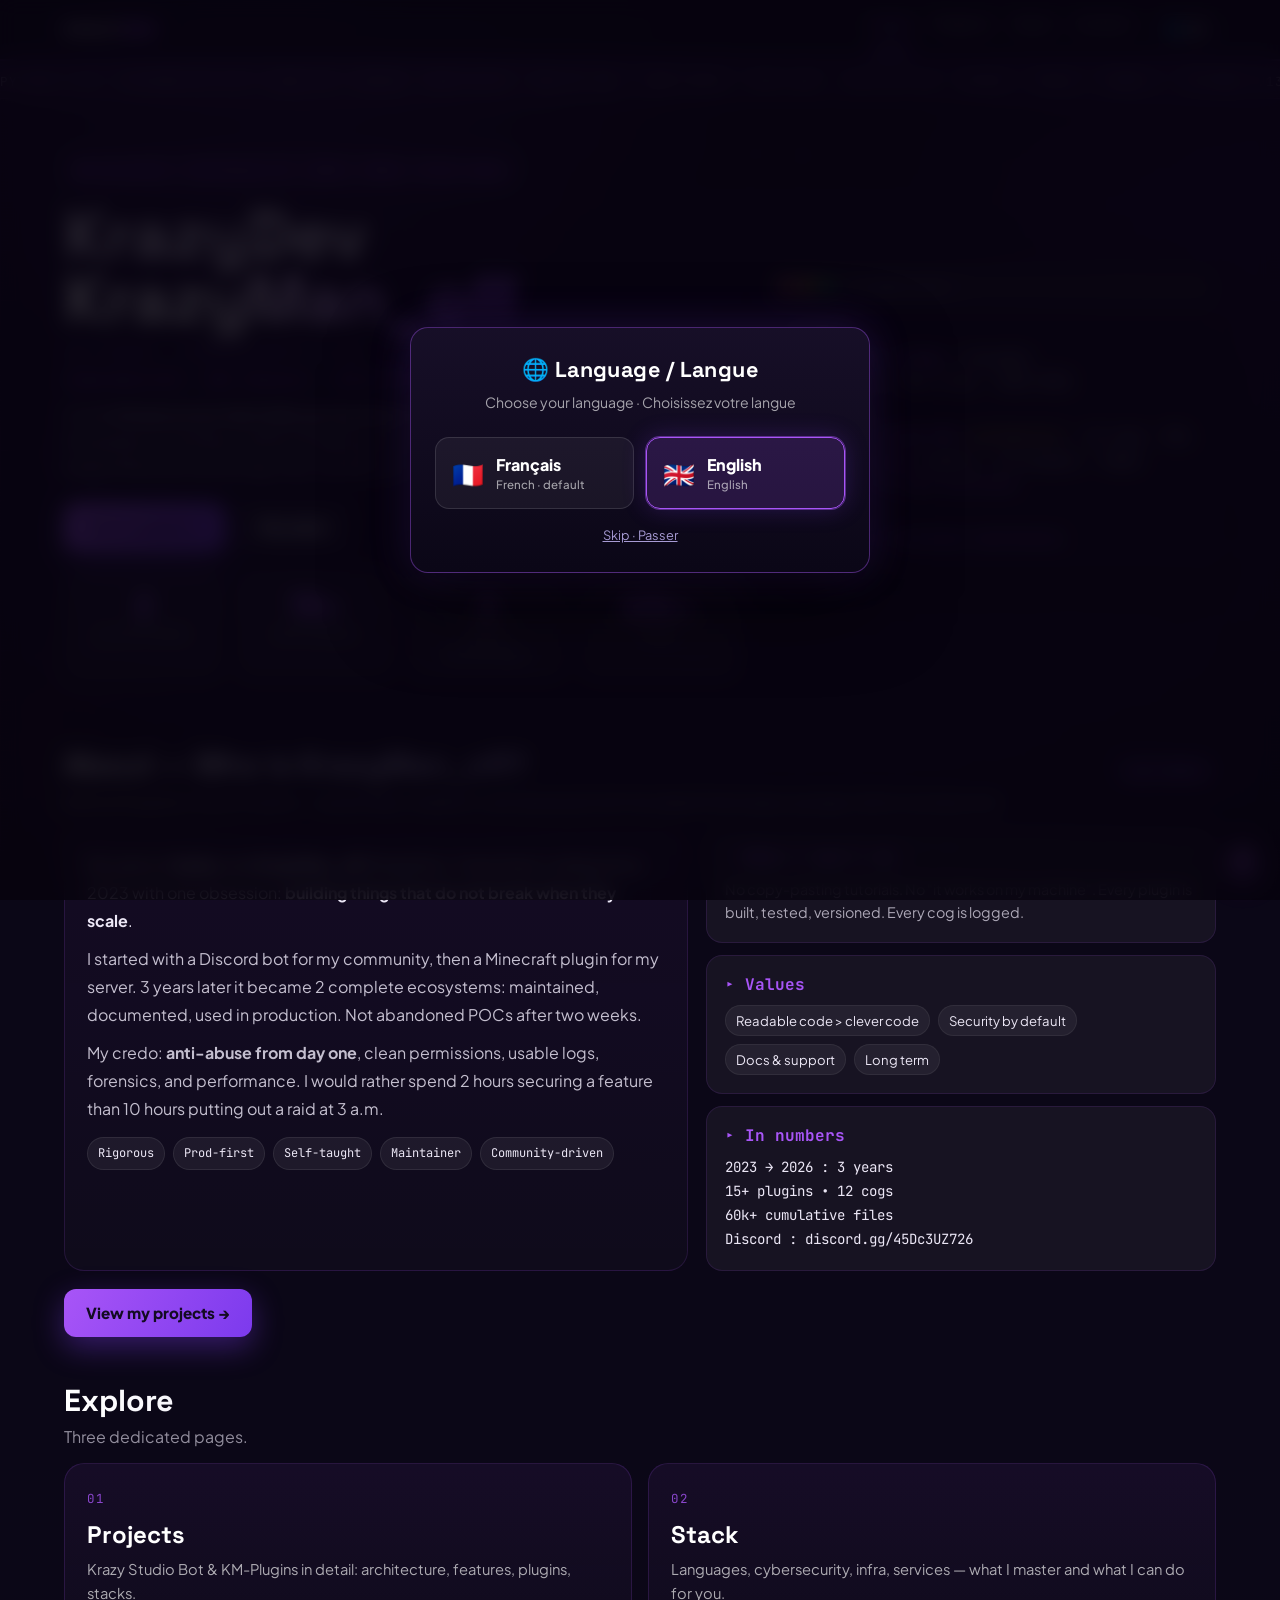
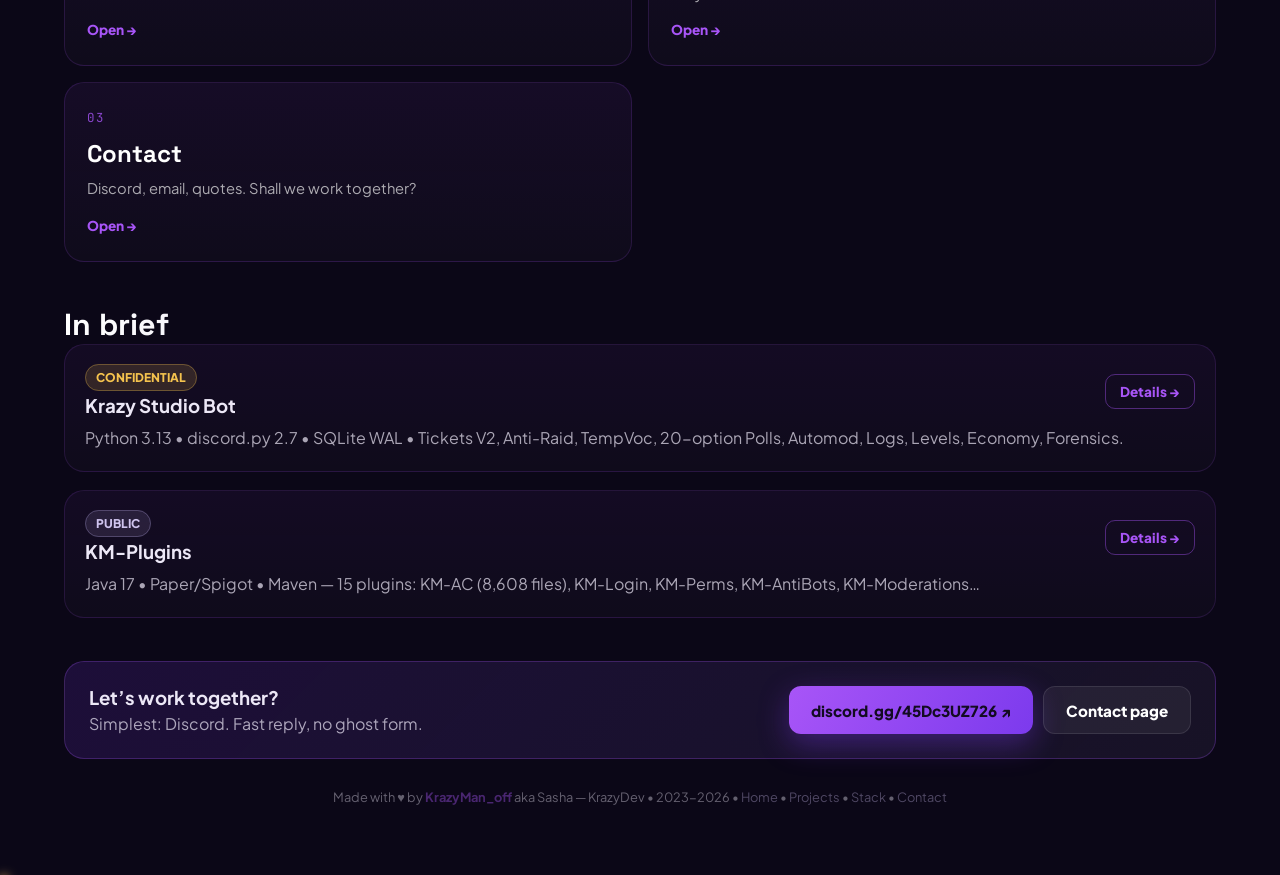
==== commit 38913286: "Cache-busting easter egg assets (?v=2)" ====
--- a/index.html
+++ b/index.html
@@ -8,7 +8,7 @@
 <meta name="description" content="KrazyMan_off aka Sasha — KrazyDev. Bot Discord ultra-complet & suite KM-Plugins Minecraft premium. 3 ans de prod, 60k+ fichiers.">
 <link href="https://fonts.googleapis.com/css2?family=JetBrains+Mono:wght@400;700&family=Plus+Jakarta+Sans:wght@400;600;800&family=Space+Grotesk:wght@400;600;700&display=swap" rel="stylesheet">
 <link rel="stylesheet" href="css/style.css">
-<link rel="stylesheet" href="css/easter-egg.css">
+<link rel="stylesheet" href="css/easter-egg.css?v=2">
 </head>
 <body>
 <div id="loader"><div class="loader-inner"><div class="loader-logo">KRAZY<span>DEV</span></div><div class="loader-bar"><span></span></div><p>Chargement sécurisé...</p></div></div>
@@ -126,7 +126,7 @@
 
 <script src="js/i18n.js"></script>
 <script src="js/particles.js"></script>
-<script src="js/easter-egg.js"></script>
+<script src="js/easter-egg.js?v=2"></script>
 <script src="js/app.js"></script>
 </body>
 </html>
--- a/css/easter-egg.css
+++ b/css/easter-egg.css
@@ -1,28 +1,118 @@
 /* ===== EASTER EGG — Tohka Yatogami ===== */
 
-/* Spirit Crystal Icon (petite, dans le footer) */
+/* === Spirit Crystal (fragment détaillé) — semi-visible === */
 .spirit-crystal{
   position:fixed;bottom:20px;right:20px;z-index:50;
-  width:32px;height:32px;cursor:pointer;
-  opacity:.45;transition:opacity .4s, transform .4s;
-  filter:drop-shadow(0 0 8px rgba(168,85,247,.6));
-  animation:crystalSway 4s ease-in-out infinite;
-}
-@keyframes crystalSway{0%,100%{transform:translateY(0) rotate(-3deg)}50%{transform:translateY(-5px) rotate(3deg)}}
-.spirit-crystal:hover{opacity:.95;transform:scale(1.3) rotate(15deg);filter:drop-shadow(0 0 16px rgba(168,85,247,.9)) drop-shadow(0 0 30px rgba(217,70,239,.5));}
-.spirit-crystal::before{
-  content:"";display:block;width:100%;height:100%;
-  background:linear-gradient(135deg, #d946ef, #a855f7, #7c3aed);
-  clip-path:polygon(50% 0%, 85% 25%, 85% 75%, 50% 100%, 15% 75%, 15% 25%);
-  animation:crystalPulse 3s ease-in-out infinite;
-}
+  width:36px;height:36px;cursor:pointer;
+  opacity:.55;transition:opacity .4s ease, transform .4s ease, filter .8s ease;
+  filter:drop-shadow(0 2px 8px rgba(168,85,247,.7)) drop-shadow(0 0 16px rgba(217,70,239,.35));
+}
+.spirit-crystal:hover{opacity:1;transform:scale(1.22);filter:drop-shadow(0 0 14px rgba(168,85,247,.95)) drop-shadow(0 0 30px rgba(217,70,239,.55))}
+.spirit-crystal .sigil{width:100%;height:100%;display:block;animation:slowFloat 5s ease-in-out infinite}
+.spirit-crystal .sigil svg{width:100%;height:100%;display:block;overflow:visible;animation:sigilGlow 3.5s ease-in-out infinite}
+@keyframes slowFloat{0%,100%{transform:translateY(0)}50%{transform:translateY(-6px)}}
+@keyframes sigilGlow{0%,100%{filter:drop-shadow(0 0 4px rgba(168,85,247,.4))}50%{filter:drop-shadow(0 0 10px rgba(168,85,247,.9)) drop-shadow(0 0 18px rgba(217,70,239,.4))}}
+
+/* halo dormant */
 .spirit-crystal::after{
-  content:"";position:absolute;inset:-6px;
-  border:1px solid rgba(168,85,247,.3);border-radius:50%;
-  animation:crystalRing 3s ease-in-out infinite;
-}
-@keyframes crystalPulse{0%,100%{opacity:.7;transform:scale(1)}50%{opacity:1;transform:scale(1.05)}}
-@keyframes crystalRing{0%,100%{opacity:0;transform:scale(.8)}50%{opacity:.4;transform:scale(1.1)}}
+  content:"";position:absolute;inset:-5px;border-radius:50%;
+  border:1px solid rgba(168,85,247,.28);opacity:.5;
+  animation:idleRing 4s ease-in-out infinite;pointer-events:none;
+}
+@keyframes idleRing{0%,100%{opacity:.12;transform:scale(.88)}50%{opacity:.5;transform:scale(1.08)}}
+
+/* === Phase 1 : éveil progressif (aucune animation de transform sur le bloc : le vol reste fluide) === */
+.spirit-crystal.wake{filter:brightness(1.55) drop-shadow(0 0 12px rgba(168,85,247,.9))}
+.spirit-crystal.charge{opacity:1}
+.spirit-crystal.charge::after{animation:idleRing .9s ease-in-out infinite;border-color:rgba(245,195,78,.55)}
+.spirit-crystal.charge .sigil{animation:sigilCharge 1.2s ease-in-out infinite alternate}
+.spirit-crystal.charge .sigil svg{animation:none}
+@keyframes sigilCharge{from{transform:scale(1) rotate(0)}to{transform:scale(1.14) rotate(160deg)}}
+/* === Phase 2 : ascension (rotation douce pendant le vol) === */
+.spirit-crystal.flying .sigil{animation:sigilFlySpin 1.6s linear forwards}
+@keyframes sigilFlySpin{to{transform:rotate(540deg)}}
+/* === Phase 3b : tension (le cristal brille avant de craquer) === */
+.spirit-crystal.strained{filter:brightness(1.8) drop-shadow(0 0 18px rgba(245,195,78,.7))}
+
+/* === Phase 3 : fissures progressives (SVG injecté au clic) === */
+.crystal-cracks{position:absolute;inset:-10px;opacity:0;pointer-events:none;z-index:2;transition:opacity .4s ease}
+.crystal-cracks.on{opacity:1}
+.crystal-cracks svg{width:100%;height:100%;display:block;overflow:visible;transition:filter .6s ease}
+.crystal-cracks.hot svg{filter:drop-shadow(0 0 4px rgba(245,195,78,.9))}
+.crystal-cracks .crack{stroke-dasharray:90;stroke-dashoffset:90;opacity:0}
+.crystal-cracks.on .crack{animation:crackDraw .55s cubic-bezier(.3,.7,.4,1) forwards;animation-delay:var(--cd,0s)}
+@keyframes crackDraw{to{stroke-dashoffset:0;opacity:1}}
+
+/* === Phase 4 : tremblement progressif (amplitude croissante) === */
+.spirit-crystal.tremble-light{animation:trembleLight .32s ease-in-out infinite}
+@keyframes trembleLight{
+  0%,100%{transform:translate(0,0) scale(9.02)}
+  50%{transform:translate(1px,-1px) scale(9.05) rotate(.3deg)}}
+.spirit-crystal.tremble-heavy{animation:trembleHeavy .13s linear infinite}
+@keyframes trembleHeavy{
+  0%{transform:translate(-3px,2px) scale(8.95) rotate(-1deg)}
+  50%{transform:translate(3px,-3px) scale(9.12) rotate(1deg)}
+  100%{transform:translate(-3px,2px) scale(8.95) rotate(-.5deg)}}
+
+/* === Phase 5b : dissolution douce (pas de disparition brutale) === */
+.spirit-crystal.dissolve{opacity:0;transform:scale(10.6);filter:brightness(2.6) blur(3px);pointer-events:none}
+
+/* === NOUVEAU SYSTEME D'ANIMATION === */
+.spirit-crystal .sigil{transition:opacity .25s ease, transform .25s ease}
+.spirit-crystal.flying .sigil{animation:sigilFlySpin 1.1s cubic-bezier(.6,0,.3,1) forwards}
+@keyframes sigilFlySpin{from{transform:rotate(0)}to{transform:rotate(720deg)}}
+.spirit-crystal.sharded .sigil,.spirit-crystal.sharded .crystal-cracks{opacity:0;transform:scale(.05) rotate(200deg)}
+
+/* anneaux d'énergie */
+.sigil-ring{position:fixed;z-index:60;pointer-events:none;border-radius:50%;
+  border:2px solid rgba(217,70,239,.75);opacity:0;transform:translate(-50%,-50%)}
+.sigil-ring.gold{border-color:rgba(245,195,78,.85)}
+.sigil-ring.ring{animation:ringExpand var(--dur,.7s) ease-out forwards}
+@keyframes ringExpand{0%{width:0;height:0;opacity:.95}70%{opacity:.6}100%{width:var(--s1,160px);height:var(--s1,160px);opacity:0}}
+
+/* étincelles */
+.eg-spark{position:fixed;z-index:60;pointer-events:none;width:var(--s,3px);height:var(--s,3px);
+  border-radius:50%;background:var(--clr,#a855f7);opacity:0;transform:translate(-50%,-50%);
+  box-shadow:0 0 var(--s,3px) var(--clr,#a855f7)}
+.eg-spark.anim{animation:sparkFly var(--dur,.6s) ease-out forwards}
+@keyframes sparkFly{
+  0%{opacity:1}
+  100%{transform:translate(calc(-50% + var(--dx,0px)), calc(-50% + var(--dy,0px))) scale(.1);opacity:0}}
+
+/* éclats (fragments volants) */
+.eg-shard{position:fixed;z-index:60;pointer-events:none;width:var(--w,16px);height:var(--h,22px);
+  background:var(--bg,linear-gradient(135deg,#d946ef,#7c3aed));opacity:0;transform:translate(-50%,-50%);
+  clip-path:polygon(45% 0, 100% 22%, 82% 100%, 22% 74%, 0 30%);
+  box-shadow:0 0 8px rgba(168,85,247,.5)}
+.eg-shard.anim{animation:shardFly var(--dur,1.3s) cubic-bezier(.18,.7,.36,1) forwards}
+@keyframes shardFly{
+  0%{opacity:1;transform:translate(-50%,-50%) rotate(0) scale(1)}
+  100%{opacity:0;transform:translate(calc(-50% + var(--dx,0px)), calc(-50% + var(--dy,0px))) rotate(var(--rot,360deg)) scale(var(--sc,.5))}}
+
+/* === Flash plein écran final === */
+#eg-flash{position:fixed;inset:0;z-index:2000;pointer-events:none;opacity:0;transition:opacity .25s ease;
+  background:radial-gradient(circle at center, #fff 0%, rgba(245,195,78,.55) 25%, rgba(168,85,247,.95) 55%, rgba(11,7,23,0) 100%)}
+#eg-flash.on{opacity:1}
+#eg-flash.off{opacity:0;transition:opacity 1.2s ease}
+
+/* === Ambiance : voile, halo, bloom, voile de transition === */
+#eg-dim{position:fixed;inset:0;z-index:45;background:#060312;opacity:0;transition:opacity 1.2s ease;pointer-events:none}
+.eg-halo{position:fixed;z-index:46;pointer-events:none;width:520px;height:520px;border-radius:50%;
+  background:radial-gradient(circle, rgba(217,70,239,.4) 0%, rgba(168,85,247,.18) 38%, transparent 68%);
+  opacity:0;transform:translate(-50%,-50%) scale(0);
+  transition:transform 1.6s cubic-bezier(.45,0,.15,1), opacity .9s ease}
+@media(max-width:640px){.eg-halo{width:340px;height:340px}}
+#eg-bloom{position:fixed;inset:0;z-index:1990;pointer-events:none;opacity:0;transition:opacity .7s ease;
+  background:radial-gradient(circle at center, rgba(255,255,255,.95) 0%, rgba(217,70,239,.5) 32%, rgba(168,85,247,.22) 55%, transparent 76%)}
+#eg-bloom.on{opacity:.85}
+#eg-veil{position:fixed;inset:0;z-index:2000;pointer-events:none;opacity:0;transition:opacity .9s ease;
+  background:radial-gradient(1200px 800px at 50% 45%, #17102b 0%, #0b0717 60%, #060312 100%)}
+#eg-veil.on{opacity:1}
+/* voile d'ouverture de la page secrète : masque l'arrivée depuis l'autre page */
+.eg-veil-boot{position:fixed;inset:0;z-index:3000;pointer-events:none;opacity:1;
+  background:radial-gradient(1200px 800px at 50% 45%, #17102b 0%, #0b0717 60%, #060312 100%);
+  animation:veilBoot 1.4s ease .25s forwards}
+@keyframes veilBoot{to{opacity:0;visibility:hidden}}
 
 /* === PAGE SECRÈTE === */
 .secret-page{overflow:hidden}
@@ -146,4 +236,4 @@
   .ring-3{width:86px;height:86px}
   .secret-card{padding:22px 18px}
   .secret-actions{flex-direction:column;align-items:stretch}
-}
+}
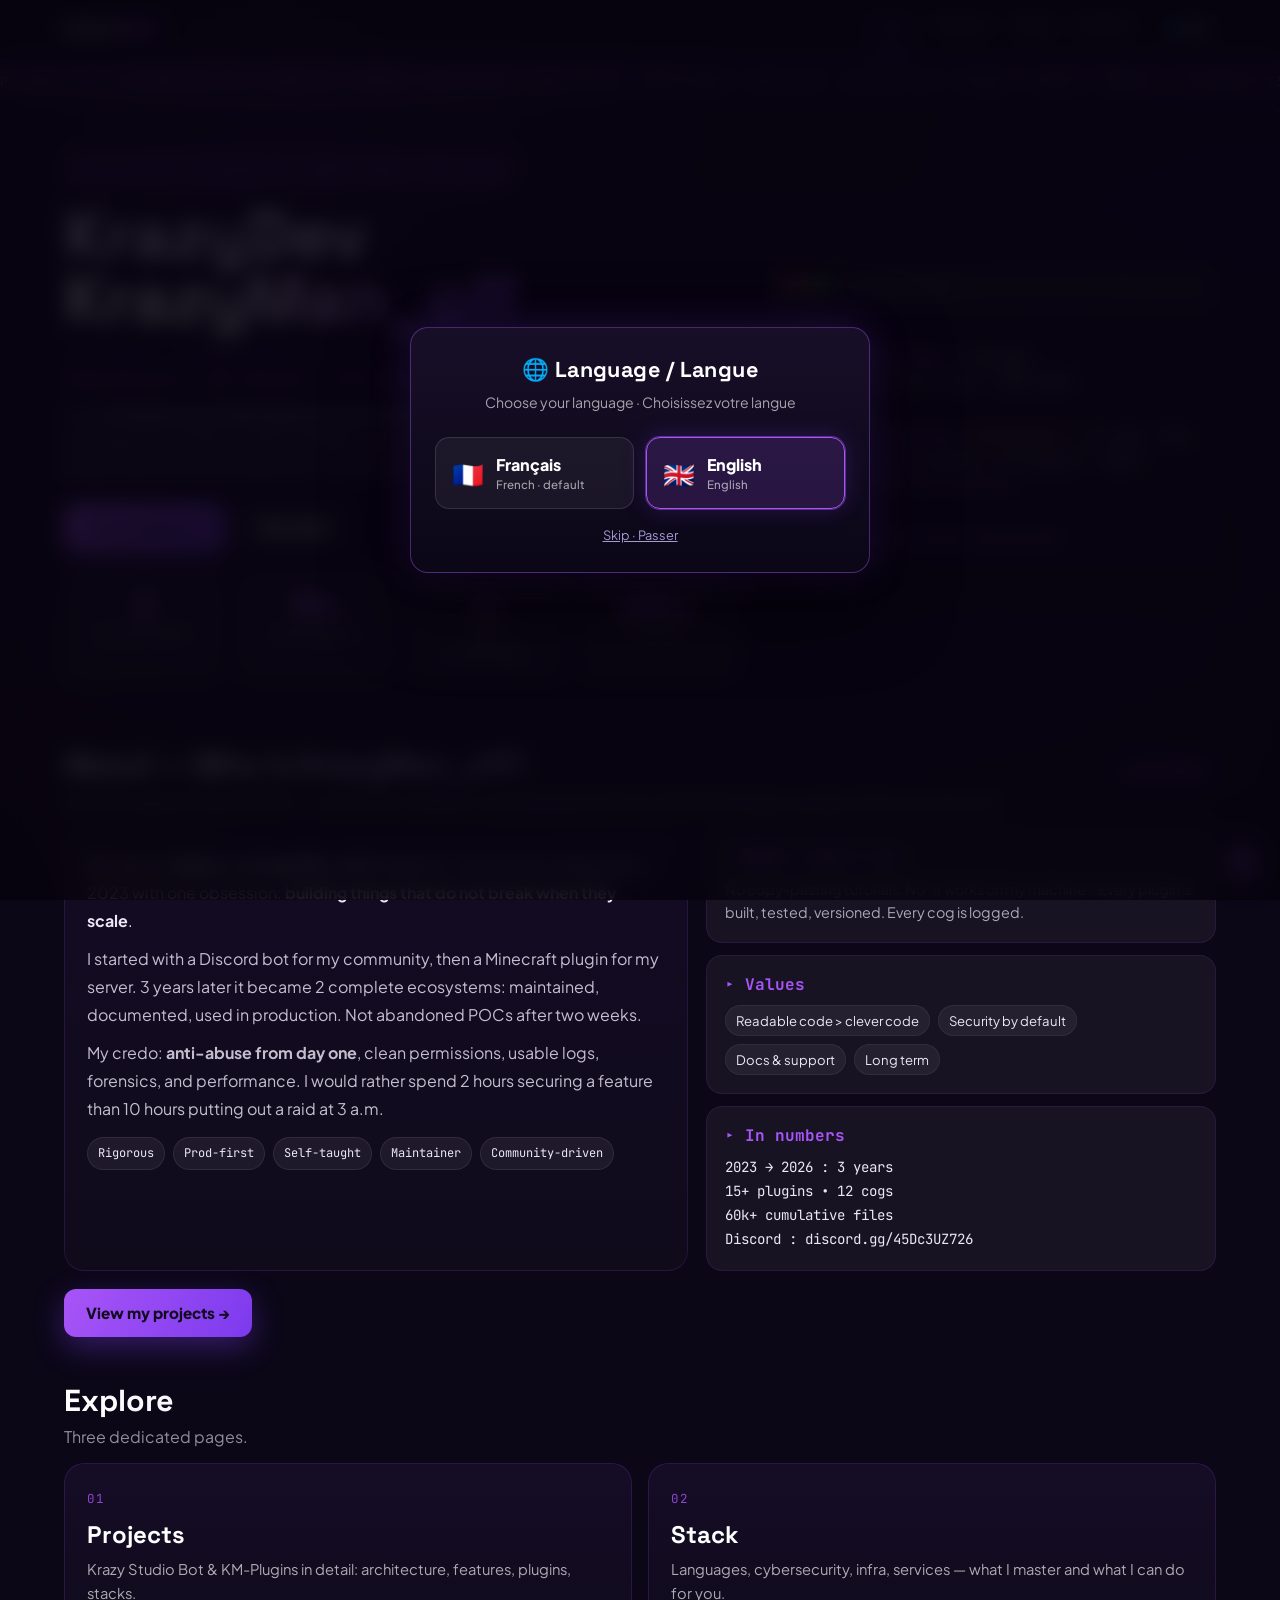
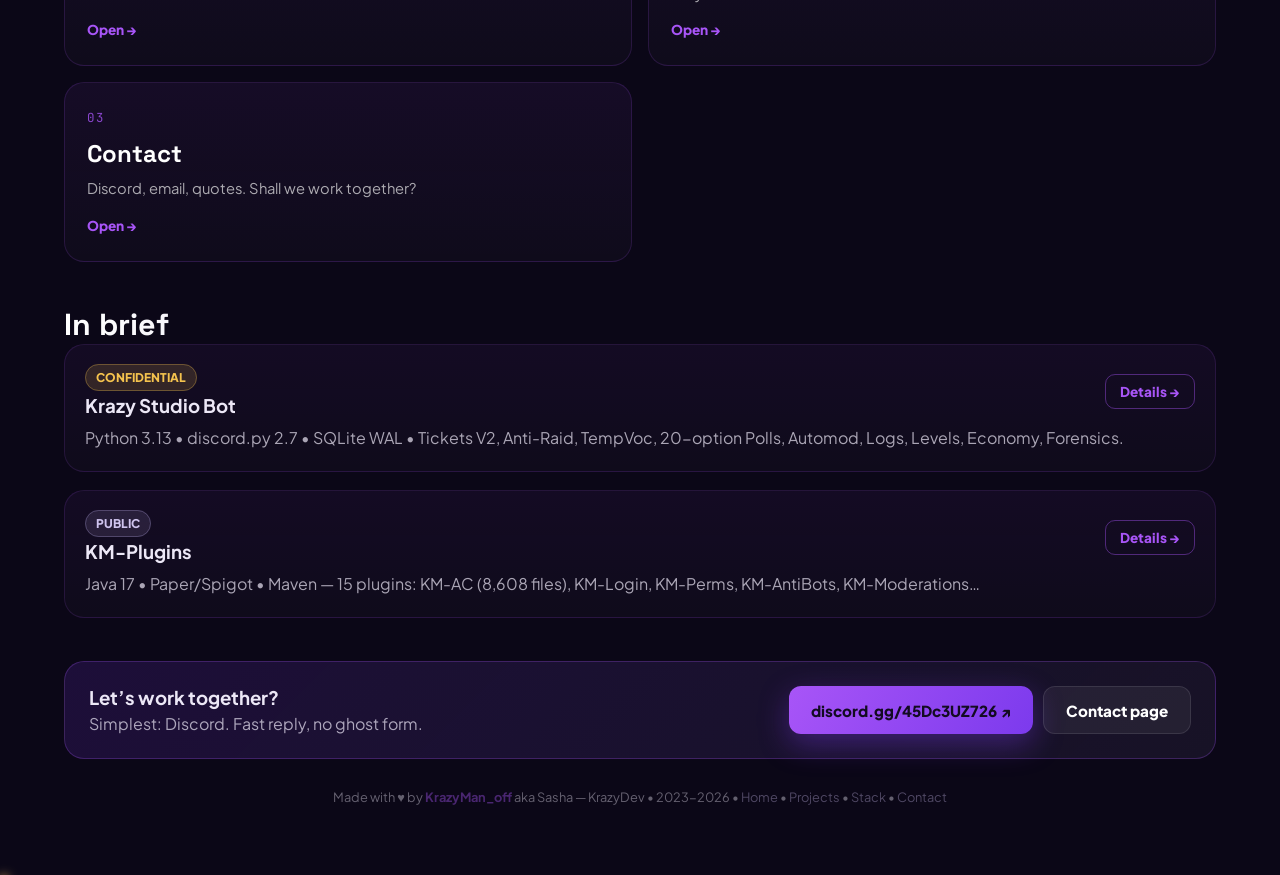
==== commit 1c3a1a70: "Easter egg: fissures realistes (cristal se fend en morceaux, lumiere interieure) + cache-busting v3" ====
--- a/index.html
+++ b/index.html
@@ -8,7 +8,7 @@
 <meta name="description" content="KrazyMan_off aka Sasha — KrazyDev. Bot Discord ultra-complet & suite KM-Plugins Minecraft premium. 3 ans de prod, 60k+ fichiers.">
 <link href="https://fonts.googleapis.com/css2?family=JetBrains+Mono:wght@400;700&family=Plus+Jakarta+Sans:wght@400;600;800&family=Space+Grotesk:wght@400;600;700&display=swap" rel="stylesheet">
 <link rel="stylesheet" href="css/style.css">
-<link rel="stylesheet" href="css/easter-egg.css?v=2">
+<link rel="stylesheet" href="css/easter-egg.css?v=3">
 </head>
 <body>
 <div id="loader"><div class="loader-inner"><div class="loader-logo">KRAZY<span>DEV</span></div><div class="loader-bar"><span></span></div><p>Chargement sécurisé...</p></div></div>
@@ -126,7 +126,7 @@
 
 <script src="js/i18n.js"></script>
 <script src="js/particles.js"></script>
-<script src="js/easter-egg.js?v=2"></script>
+<script src="js/easter-egg.js?v=3"></script>
 <script src="js/app.js"></script>
 </body>
 </html>
--- a/css/easter-egg.css
+++ b/css/easter-egg.css
@@ -94,6 +94,22 @@
   background:radial-gradient(circle at center, #fff 0%, rgba(245,195,78,.55) 25%, rgba(168,85,247,.95) 55%, rgba(11,7,23,0) 100%)}
 #eg-flash.on{opacity:1}
 #eg-flash.off{opacity:0;transition:opacity 1.2s ease}
+
+/* === Fissures réalistes : le cristal se fend en morceaux, la lumière jaillit === */
+.split-glow{position:absolute;inset:-6px;z-index:1;opacity:0;transition:opacity 1.2s ease;pointer-events:none;
+  background:radial-gradient(circle at 50% 45%, #fff 0%, #f5c34e 26%, #d946ef 55%, rgba(168,85,247,.45) 74%, transparent 86%);
+  filter:blur(1.5px)}
+.split-glow.on{opacity:.95}
+.sp-piece{position:absolute;inset:0;z-index:2;pointer-events:none;transition:transform .85s cubic-bezier(.25,.8,.35,1)}
+.sp-piece svg{width:100%;height:100%;display:block;overflow:visible}
+.sp-top{clip-path:polygon(50% 0%, 100% 32%, 50% 56%, 0% 32%)}
+.sp-right{clip-path:polygon(100% 32%, 100% 76%, 50% 56%)}
+.sp-bottom{clip-path:polygon(50% 56%, 100% 76%, 50% 100%, 0% 76%)}
+.sp-left{clip-path:polygon(0% 32%, 50% 56%, 0% 76%)}
+.sp-top.go{transform:translateY(-4px)}
+.sp-right.go{transform:translate(5px,1px) rotate(5deg)}
+.sp-bottom.go{transform:translateY(5px)}
+.sp-left.go{transform:translate(-5px,-1px) rotate(-5deg)}
 
 /* === Ambiance : voile, halo, bloom, voile de transition === */
 #eg-dim{position:fixed;inset:0;z-index:45;background:#060312;opacity:0;transition:opacity 1.2s ease;pointer-events:none}
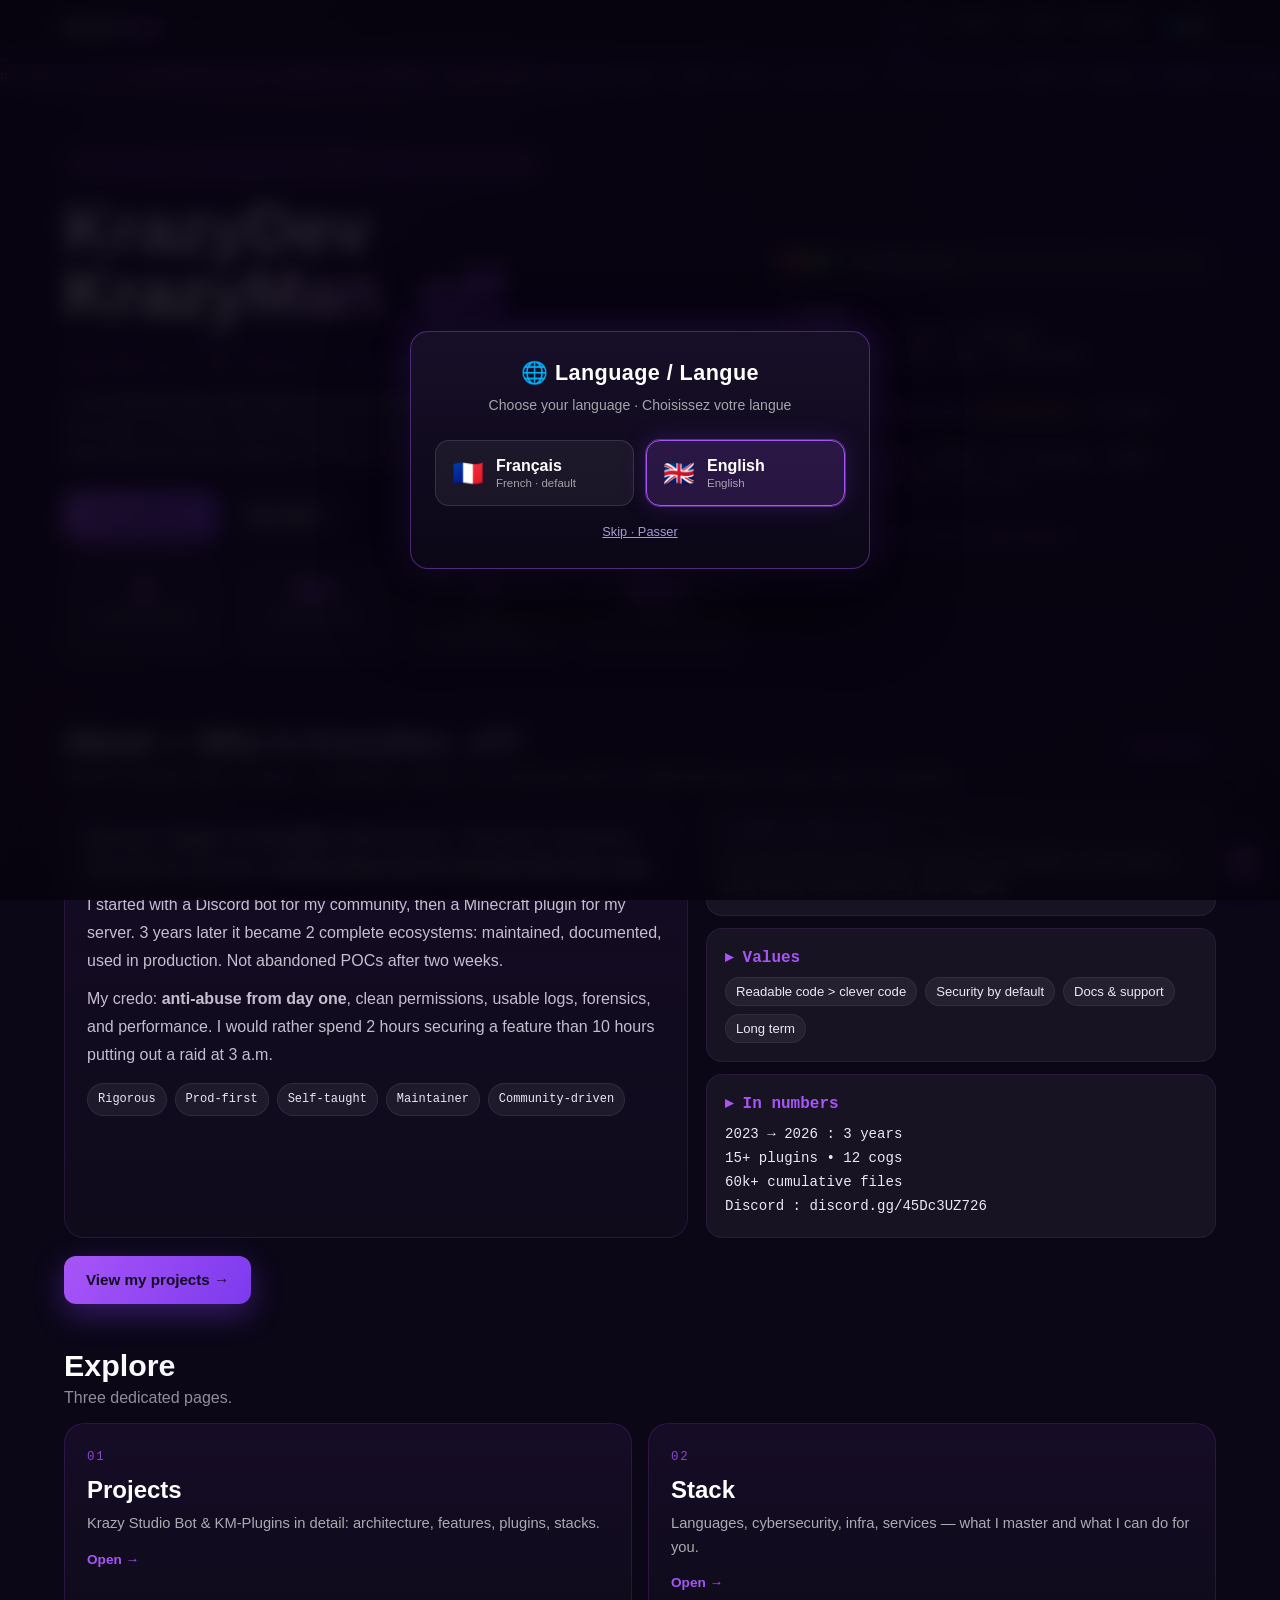
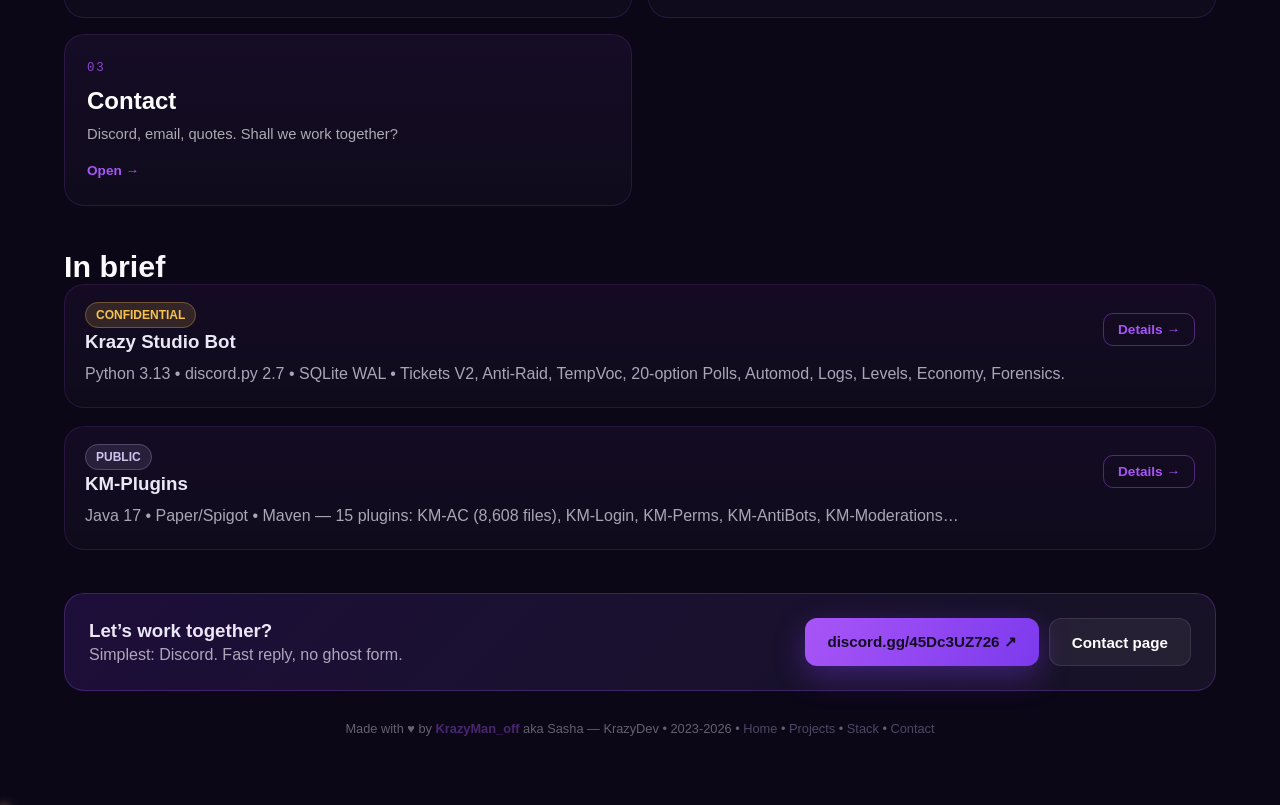
==== commit 6b538632: "Secu : rate-limit/concurrence/timeout/body-limit reels cote Rust (tower_governor mort retire), CSP s" ====
--- a/index.html
+++ b/index.html
@@ -3,6 +3,7 @@
 <head>
 <meta charset="UTF-8">
 <meta name="viewport" content="width=device-width, initial-scale=1.0">
+<meta http-equiv="Content-Security-Policy" content="default-src 'self'; script-src 'self'; style-src 'self' 'unsafe-inline' https://fonts.googleapis.com; font-src 'self' https://fonts.gstatic.com; img-src 'self' data:; connect-src 'self' https://formsubmit.co; base-uri 'self'; form-action 'self' https://formsubmit.co; object-src 'none'; upgrade-insecure-requests">
 <title>KrazyDev — KrazyMan_off (Sasha) | Accueil</title>
 <script src="js/guard.js"></script>
 <meta name="description" content="KrazyMan_off aka Sasha — KrazyDev. Bot Discord ultra-complet & suite KM-Plugins Minecraft premium. 3 ans de prod, 60k+ fichiers.">
@@ -115,7 +116,7 @@
     <div class="cta">
       <div><h3>On bosse ensemble ?</h3><p style="opacity:.7;margin-top:4px">Le plus simple : Discord. Réponse rapide, pas de formulaire fantôme.</p></div>
       <div style="display:flex;gap:10px;flex-wrap:wrap">
-        <a href="https://discord.gg/45Dc3UZ726" target="_blank" class="btn btn-primary">discord.gg/45Dc3UZ726 ↗</a>
+        <a href="https://discord.gg/45Dc3UZ726" target="_blank" rel="noopener" class="btn btn-primary">discord.gg/45Dc3UZ726 ↗</a>
         <a href="contact.html" class="btn btn-ghost">Page contact</a>
       </div>
     </div>
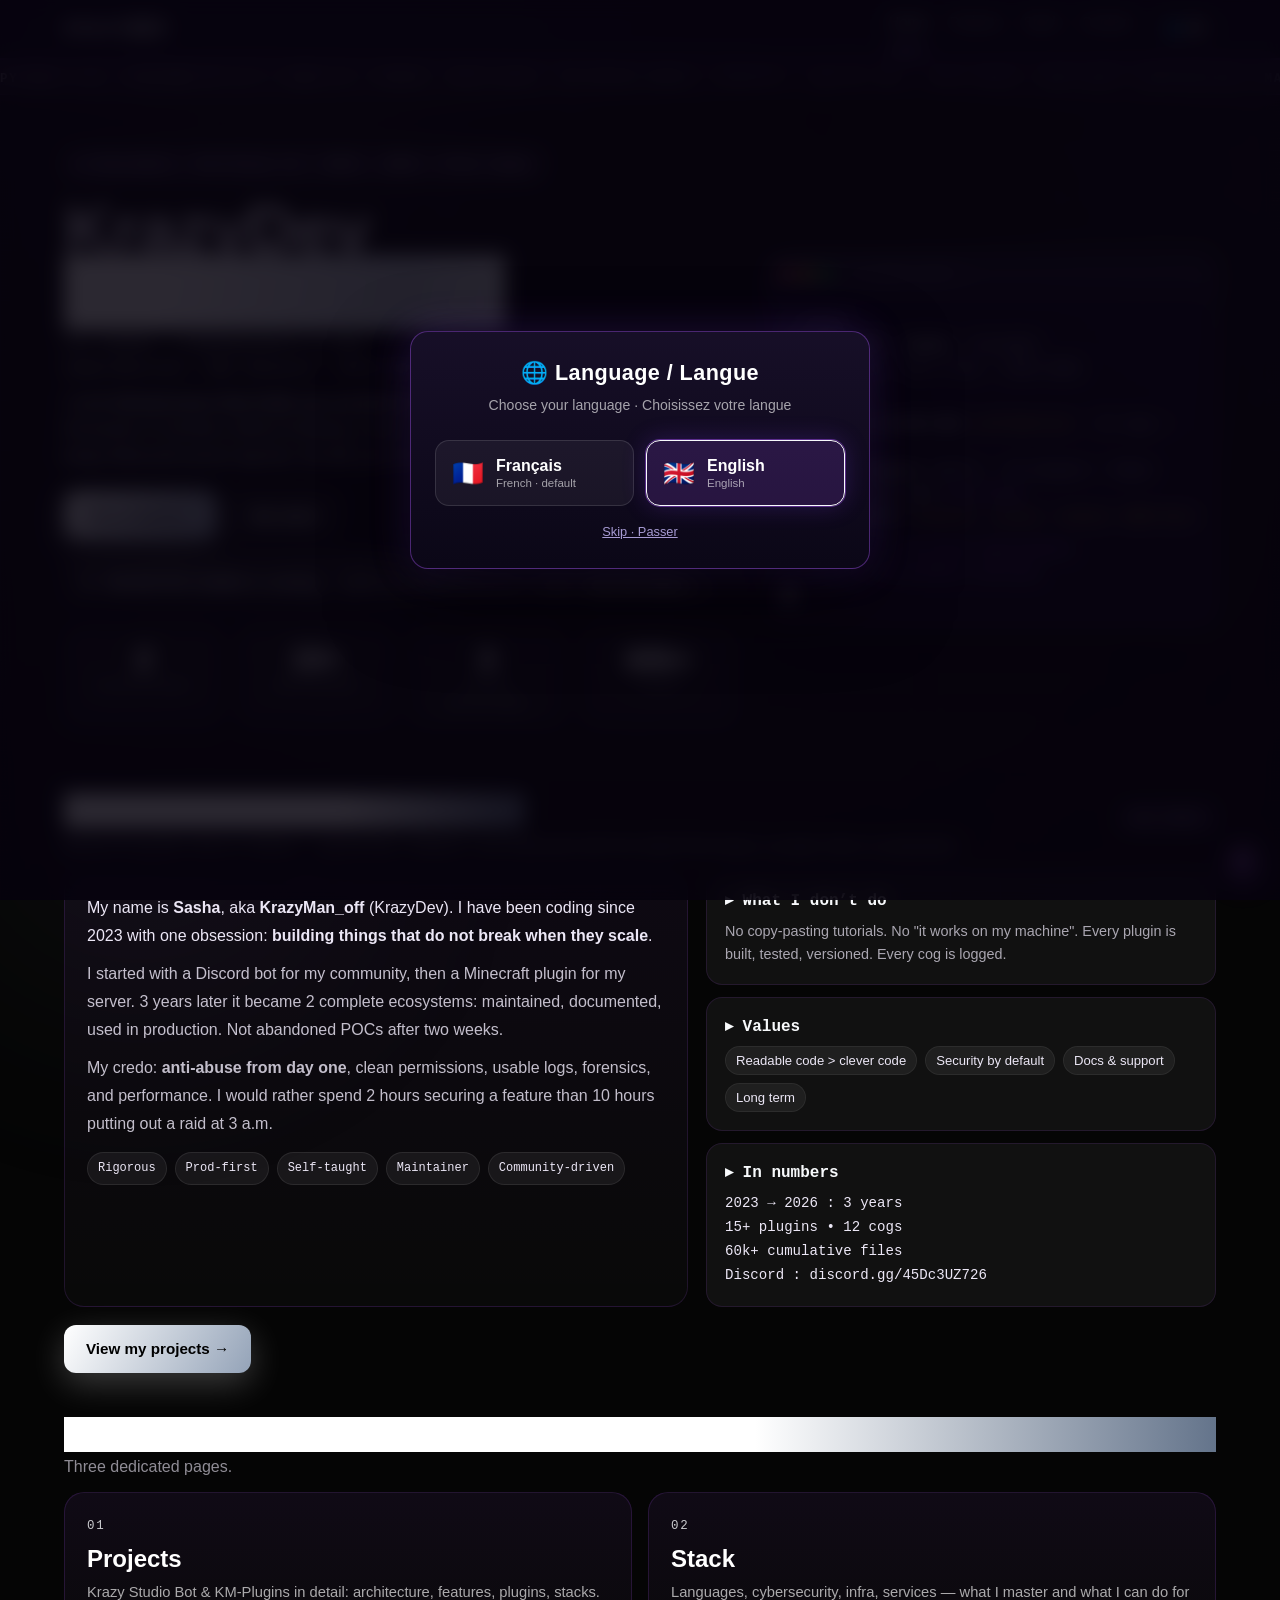
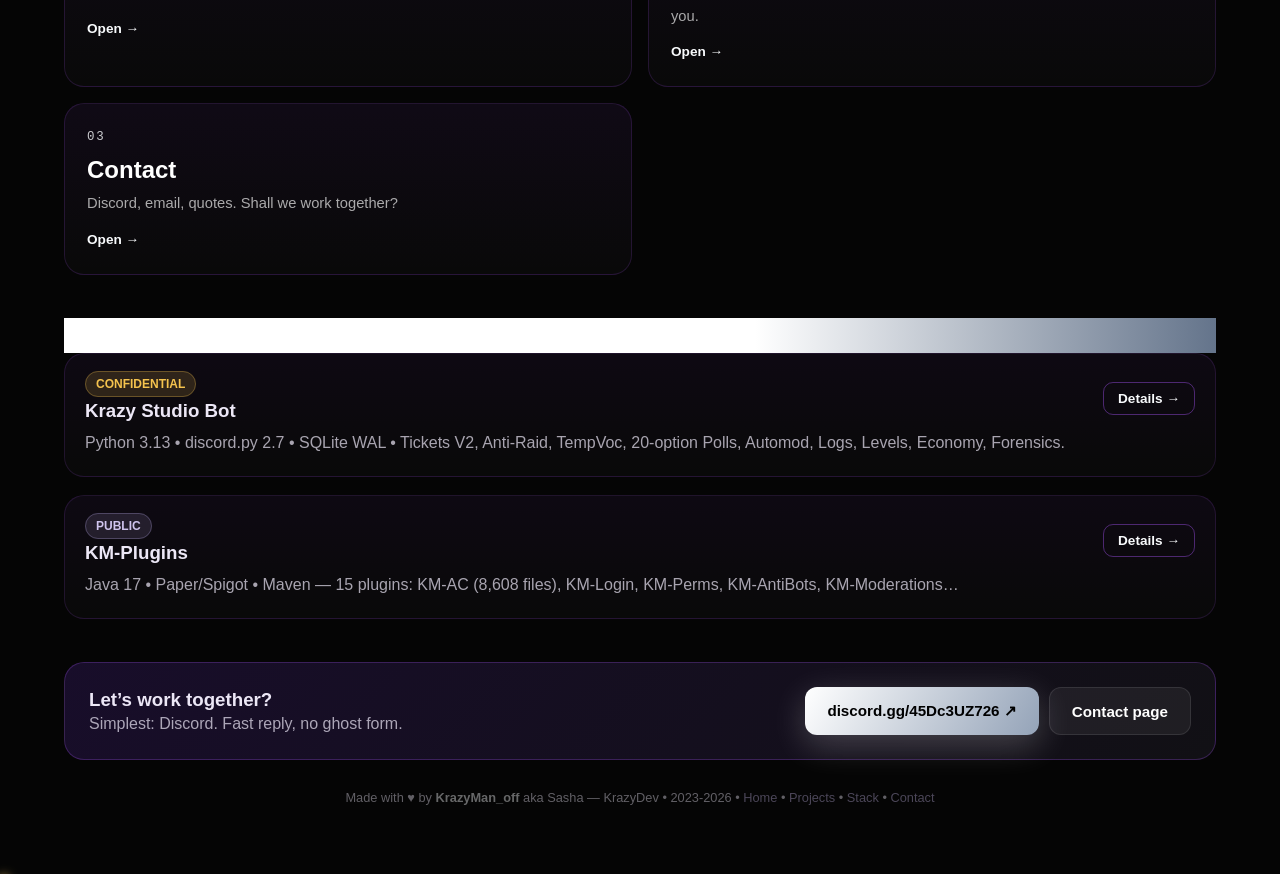
==== commit 8992d611: "Theme noir/blanc premium + animations fortes, filtre par jeu (Minecraft/NOT HERE YET) + teaser KM-Mo" ====
--- a/index.html
+++ b/index.html
@@ -10,6 +10,19 @@
 <link href="https://fonts.googleapis.com/css2?family=JetBrains+Mono:wght@400;700&family=Plus+Jakarta+Sans:wght@400;600;800&family=Space+Grotesk:wght@400;600;700&display=swap" rel="stylesheet">
 <link rel="stylesheet" href="css/style.css">
 <link rel="stylesheet" href="css/easter-egg.css?v=3">
+<link rel="stylesheet" href="css/theme-bw.css?v=1">
+<meta name="theme-color" content="#050505">
+<meta name="robots" content="index, follow">
+<meta property="og:type" content="website">
+<meta property="og:site_name" content="KrazyDev">
+<meta property="og:title" content="KrazyDev — KrazyMan_off (Sasha) | Accueil">
+<meta property="og:description" content="Bot Discord prod + 12 plugins Minecraft gratuits + KM-Motor Games (Rust) bientôt. Code qui ship, pas de bullshit.">
+<meta property="og:url" content="https://krazyman-off.github.io/krazydev-portfolio/index.html">
+<meta name="twitter:card" content="summary">
+<meta name="twitter:title" content="KrazyDev — KrazyMan_off">
+<meta name="twitter:description" content="Infrastructures qui tiennent en prod : Discord, Minecraft, Rust.">
+<link rel="canonical" href="https://krazyman-off.github.io/krazydev-portfolio/index.html">
+<script type="application/ld+json">{"@context":"https://schema.org","@type":"WebSite","name":"KrazyDev","alternateName":"KrazyMan_off","url":"https://krazyman-off.github.io/krazydev-portfolio/","author":{"@type":"Person","name":"KrazyMan_off","alternateName":"Sasha"},"knowsAbout":["Discord bots","Minecraft plugins","Rust","Cybersecurity"]}</script>
 </head>
 <body>
 <div id="loader"><div class="loader-inner"><div class="loader-logo">KRAZY<span>DEV</span></div><div class="loader-bar"><span></span></div><p>Chargement sécurisé...</p></div></div>
@@ -17,7 +30,7 @@
 <canvas id="particles" style="opacity:.4"></canvas>
 <div class="bg"></div><div class="grid-bg"></div><div class="scanline"></div>
 <nav><div class="nav-inner"><div class="logo glitch" data-text="KRAZYDEV">KRAZY<span>DEV</span></div><div class="nav-links"><a href="index.html" class="active">Accueil</a><a href="projets.html">Projets</a><a href="skills.html">Stack</a><a href="contact.html">Contact</a></div></div></nav>
-<div class="marquee"><div class="marquee-track"><span>PYTHON 3.13 • DISCORD.PY 2.7 • JAVA 17 • PAPER • RUST/AXUM • SQLITE WAL • ANTI-RAID • ANTI-BOT • MATPLOTLIB • MAVEN • TOKIO • TOWER • </span><span>PYTHON 3.13 • DISCORD.PY 2.7 • JAVA 17 • PAPER • RUST/AXUM • SQLITE WAL • ANTI-RAID • ANTI-BOT • MATPLOTLIB • MAVEN • TOKIO • TOWER • </span></div></div>
+<div class="marquee"><div class="marquee-track"><span>PYTHON 3.13 • DISCORD.PY 2.7 • JAVA 17 • PAPER • RUST/AXUM • KM-MOTOR GAMES • BIENTÔT • SQLITE WAL • ANTI-RAID • ANTI-BOT • MATPLOTLIB • MAVEN • TOKIO • TOWER • </span><span>PYTHON 3.13 • DISCORD.PY 2.7 • JAVA 17 • PAPER • RUST/AXUM • KM-MOTOR GAMES • BIENTÔT • SQLITE WAL • ANTI-RAID • ANTI-BOT • MATPLOTLIB • MAVEN • TOKIO • TOWER • </span></div></div>
 
 <!-- HERO -->
 <div class="hero">
@@ -30,6 +43,10 @@
     <div class="hero-cta">
       <a href="projets.html" class="btn btn-primary">Voir les projets ↓</a>
       <a href="skills.html" class="btn btn-ghost">Ma stack</a>
+    </div>
+    <div class="motor-teaser">
+      <span class="mt-pulse">●</span>
+      <span class="mt-txt"><b>KM-MOTOR GAMES arrive</b> — proxy + moteur Minecraft 100% Rust. <a href="projets.html#game-filter">Voir le teaser →</a></span>
     </div>
     <div class="stats">
       <div class="stat"><b data-count="2">0</b><span>Écosystèmes</span></div>
@@ -48,13 +65,14 @@
       <div>drwxr <b>Krazy-Studio-Bot</b> <span style="color:#f5c34e">confidentiel</span> — 12 cogs • WAL</div>
       <div>drwxr <b>KM-Plugins/</b> <span style="color:#c7cdd9">public</span> — 15 plugins • Paper</div>
       <div>drwxr <b>css/ js/ src/</b> <span style="color:#a855f7">Rust/Axum</span></div>
+      <div>drwxr <b>KM-Motor/</b> <span style="color:#f5c34e">bientôt — proxy + moteur 100% Rust</span></div>
       <div style="margin-top:8px"><span style="opacity:.5">$</span> uptime</div>
       <div><span style="color:#a855f7">● 3 ans de maintenance continue</span></div>
     </div>
   </div>
 </div>
 
-<div class="wrap">
+<div class="wrap" role="main">
 
   <!-- A PROPOS -->
   <div class="section reveal" id="apropos">
--- a/css/theme-bw.css
+++ b/css/theme-bw.css
@@ -0,0 +1,130 @@
+/* KrazyDev — THÈME NOIR/BLANC PREMIUM + ANIMATIONS FORTES.
+   Surcharge style.css : monochrome (le --red devient blanc), orbes,
+   entrées en cascade, shine, marquee rapide, filtre par jeu, teasers. */
+:root{
+  --red:#f8fafc; --crimson:#94a3b8; --neon:#ffffff;
+  --bw-line:rgba(255,255,255,.14);
+}
+::selection{background:#fff;color:#000}
+html{scrollbar-color:#3a3a3a #050505}
+body{background:#050505 !important}
+body::before,body::after{content:"";position:fixed;border-radius:50%;
+  filter:blur(130px);pointer-events:none;z-index:-5;opacity:.5}
+body::before{width:560px;height:560px;top:-160px;right:-140px;
+  background:radial-gradient(circle,rgba(255,255,255,.14),transparent 65%);
+  animation:orbFloat 11s ease-in-out infinite}
+body::after{width:640px;height:640px;bottom:-220px;left:-180px;
+  background:radial-gradient(circle,rgba(148,163,184,.16),transparent 65%);
+  animation:orbFloat 14s ease-in-out infinite reverse}
+@keyframes orbFloat{0%,100%{transform:translate(0,0) scale(1)}50%{transform:translate(-46px,38px) scale(1.08)}}
+.bg{background:
+  radial-gradient(1000px 700px at 15% -5%, rgba(255,255,255,.06), transparent 60%),
+  radial-gradient(800px 600px at 105% 15%, rgba(148,163,184,.08), transparent 55%),
+  linear-gradient(180deg,#050505 0%, #0a0a0c 50%, #050505 100%) !important}
+/* ---- entrée hero en cascade ---- */
+.hero .reveal.visible > *:nth-child(1){animation:heroIn .7s cubic-bezier(.2,.8,.2,1) both}
+.hero .reveal.visible > *:nth-child(2){animation:heroIn .7s .08s cubic-bezier(.2,.8,.2,1) both}
+.hero .reveal.visible > *:nth-child(3){animation:heroIn .7s .16s cubic-bezier(.2,.8,.2,1) both}
+.hero .reveal.visible > *:nth-child(4){animation:heroIn .7s .24s cubic-bezier(.2,.8,.2,1) both}
+.hero .reveal.visible > *:nth-child(5){animation:heroIn .7s .32s cubic-bezier(.2,.8,.2,1) both}
+.hero .reveal.visible > *:nth-child(6){animation:heroIn .7s .4s cubic-bezier(.2,.8,.2,1) both}
+.hero .reveal.visible > *:nth-child(7){animation:heroIn .7s .48s cubic-bezier(.2,.8,.2,1) both}
+@keyframes heroIn{from{opacity:0;transform:translateY(34px) scale(.985);filter:blur(6px)}to{opacity:1;transform:none;filter:none}}
+h1 em{background:linear-gradient(100deg,#fff 10%,#cbd5e1 35%,#fff 55%,#64748b 75%,#fff 95%) !important;
+  background-size:220% auto !important;animation:gradientShift 4s linear infinite !important}
+.logo span{color:#fff !important;text-shadow:0 0 18px rgba(255,255,255,.65) !important}
+/* ---- nav soulignement ---- */
+.nav-links a{position:relative}
+.nav-links a::after{content:"";position:absolute;left:0;bottom:-5px;height:2px;width:0;
+  background:linear-gradient(90deg,#fff,transparent);transition:width .25s ease}
+.nav-links a:hover::after,.nav-links a.active::after{width:100%}
+.nav-links a:hover{color:#fff !important}
+/* ---- boutons shine ---- */
+.btn{position:relative;overflow:hidden}
+.btn::after{content:"";position:absolute;top:0;left:-80%;width:50%;height:100%;
+  background:linear-gradient(100deg,transparent,rgba(255,255,255,.45),transparent);
+  transform:skewX(-20deg);transition:left .5s ease}
+.btn:hover::after{left:130%}
+.btn:active{transform:scale(.96)}
+.btn-primary{background:linear-gradient(120deg,#fff,#94a3b8) !important;color:#000 !important;
+  box-shadow:0 10px 34px rgba(255,255,255,.22) !important}
+.btn-primary:hover{box-shadow:0 14px 44px rgba(255,255,255,.32) !important}
+/* ---- cartes : ligne de lumière + glow ---- */
+.card{position:relative}
+.card::before{content:"";position:absolute;top:0;left:8%;right:8%;height:1px;
+  background:linear-gradient(90deg,transparent,rgba(255,255,255,.55),transparent);
+  opacity:0;transition:opacity .3s}
+.card:hover::before{opacity:1}
+.card:hover{border-color:rgba(255,255,255,.4) !important;
+  box-shadow:0 24px 60px rgba(0,0,0,.55), 0 0 44px rgba(255,255,255,.09) !important}
+/* ---- marquee rapide ---- */
+.marquee-track{animation-duration:16s !important}
+.marquee:hover .marquee-track{animation-play-state:paused}
+.marquee-track span{background:linear-gradient(90deg,#fff,#64748b);
+  -webkit-background-clip:text;-webkit-text-fill-color:transparent;font-weight:800}
+/* ---- titres shimmer ---- */
+.section h2{background:linear-gradient(90deg,#fff 30%,#64748b 50%,#fff 70%) !important;
+  background-size:200% auto !important;animation:gradientShift 6s linear infinite !important}
+/* ---- kicker pulse blanc ---- */
+.kicker{border-color:rgba(255,255,255,.35) !important;color:#fff !important;
+  animation:fadeDown .6s ease, kickerPulse 2.6s ease-in-out 1s infinite !important}
+@keyframes kickerPulse{0%,100%{box-shadow:0 0 0 rgba(255,255,255,0)}50%{box-shadow:0 0 18px rgba(255,255,255,.25)}}
+/* ---- terminal caret ---- */
+.term-body::after{content:"▊";color:#fff;animation:blink 1s steps(1) infinite;margin-left:2px}
+@keyframes blink{50%{opacity:0}}
+.terminal{border-color:rgba(255,255,255,.2) !important;
+  box-shadow:0 20px 60px rgba(0,0,0,.6), 0 0 40px rgba(255,255,255,.06) !important}
+/* ---- stats glow ---- */
+.stat:hover{border-color:rgba(255,255,255,.45) !important;
+  box-shadow:0 0 26px rgba(255,255,255,.1)}
+.stat b{color:#fff !important;text-shadow:0 0 16px rgba(255,255,255,.55) !important}
+/* ---- reveal plus théâtral ---- */
+.reveal{transform:translateY(26px);filter:blur(6px)}
+.reveal.visible{filter:none}
+/* ---- progress blanc ---- */
+#progress{background:linear-gradient(90deg,#fff,#64748b) !important;
+  box-shadow:0 0 12px rgba(255,255,255,.5)}
+/* ---- tags/badges hover blanc ---- */
+.tag:hover{background:rgba(255,255,255,.12) !important;border-color:rgba(255,255,255,.35) !important}
+/* ==== FILTRE PAR JEU ==== */
+.game-filter{display:flex;gap:10px;flex-wrap:wrap;margin:0 0 4px}
+.gf-btn{font-family:'JetBrains Mono',monospace;font-size:.8rem;font-weight:700;
+  padding:9px 18px;border-radius:100px;cursor:pointer;color:#fff;
+  background:rgba(255,255,255,.05);border:1px solid rgba(255,255,255,.14);
+  transition:transform .15s, box-shadow .2s, background .2s}
+.gf-btn:hover{transform:translateY(-2px);border-color:rgba(255,255,255,.4)}
+.gf-btn.active{background:#fff;color:#000;border-color:#fff;
+  box-shadow:0 0 22px rgba(255,255,255,.3)}
+.gf-locked{border-style:dashed}
+#subgrid .card{transition:opacity .3s, transform .3s}
+/* ==== TEASER JEU SUIVANT ==== */
+.game-teaser{display:flex;gap:18px;align-items:center;margin-top:16px;
+  border:1px dashed rgba(255,255,255,.35);border-radius:18px;padding:22px;
+  background:linear-gradient(180deg,rgba(255,255,255,.05),rgba(255,255,255,.01));
+  animation:kickerPulse 3s ease-in-out infinite}
+.game-teaser[hidden]{display:none}
+.gt-lock{font-size:2.4rem;filter:drop-shadow(0 0 14px rgba(255,255,255,.4));
+  animation:lockBob 2.4s ease-in-out infinite}
+@keyframes lockBob{0%,100%{transform:translateY(0)}50%{transform:translateY(-6px)}}
+.game-teaser h3{font-size:1.2rem;letter-spacing:.04em}
+.game-teaser p{opacity:.72;margin-top:6px;line-height:1.6}
+.game-teaser .btn{margin-left:auto;flex-shrink:0}
+/* ==== TEASER KM-MOTOR (accueil) ==== */
+.motor-teaser{display:flex;gap:12px;align-items:center;margin-top:18px;
+  padding:14px 18px;border-radius:14px;font-size:.92rem;
+  background:linear-gradient(180deg,rgba(255,255,255,.07),rgba(255,255,255,.02));
+  border:1px solid rgba(255,255,255,.16);position:relative;overflow:hidden}
+.motor-teaser::before{content:"";position:absolute;top:0;left:0;right:0;height:1px;
+  background:linear-gradient(90deg,transparent,#fff,transparent)}
+.motor-teaser a{color:#fff;font-weight:800}
+.mt-pulse{color:#fff;animation:blink 1.4s steps(1) infinite;font-size:1.1rem}
+/* ---- accessibilité ---- */
+a:focus-visible,button:focus-visible{outline:2px solid #fff;outline-offset:3px}
+@media (prefers-reduced-motion:reduce){
+  *,*::before,*::after{animation-duration:.01ms !important;animation-iteration-count:1 !important;transition-duration:.01ms !important}
+}
+@media(max-width:640px){
+  .game-teaser{flex-direction:column;text-align:center}
+  .game-teaser .btn{margin-left:0}
+  body::before,body::after{opacity:.3}
+}
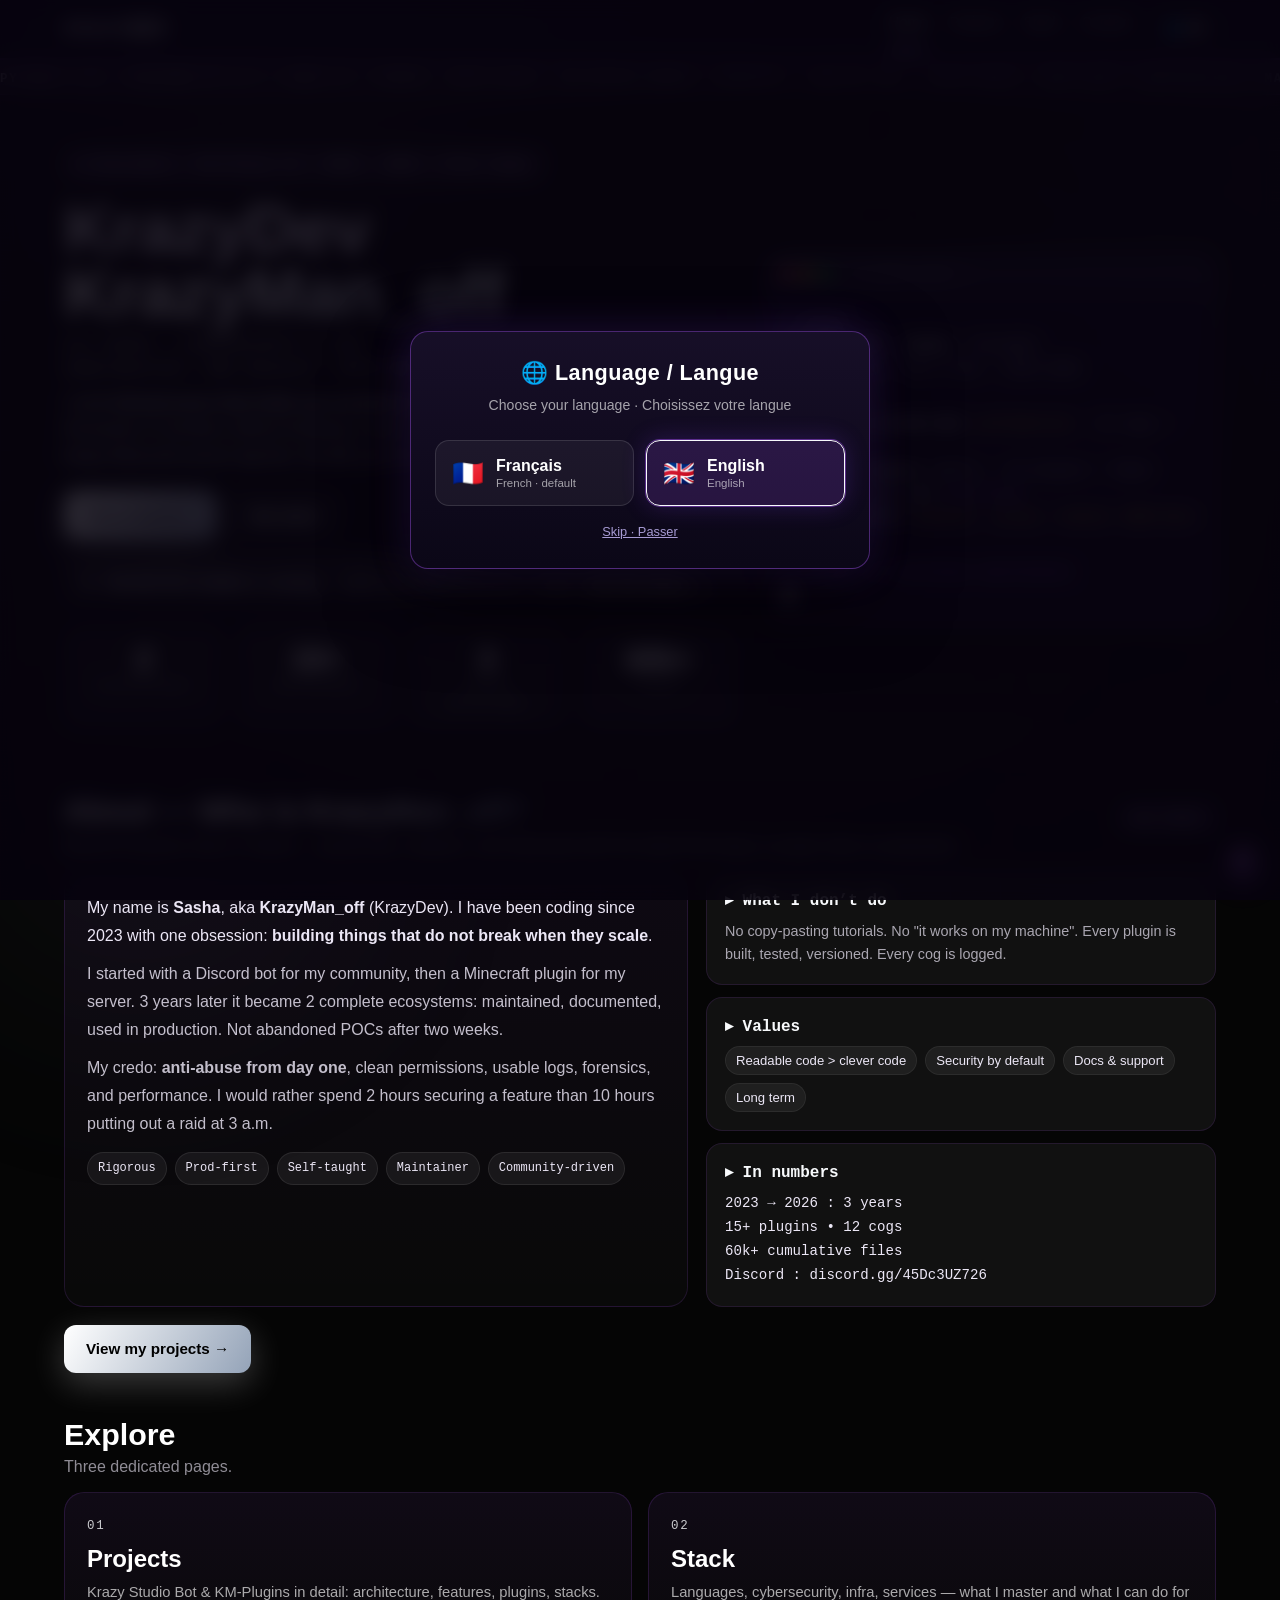
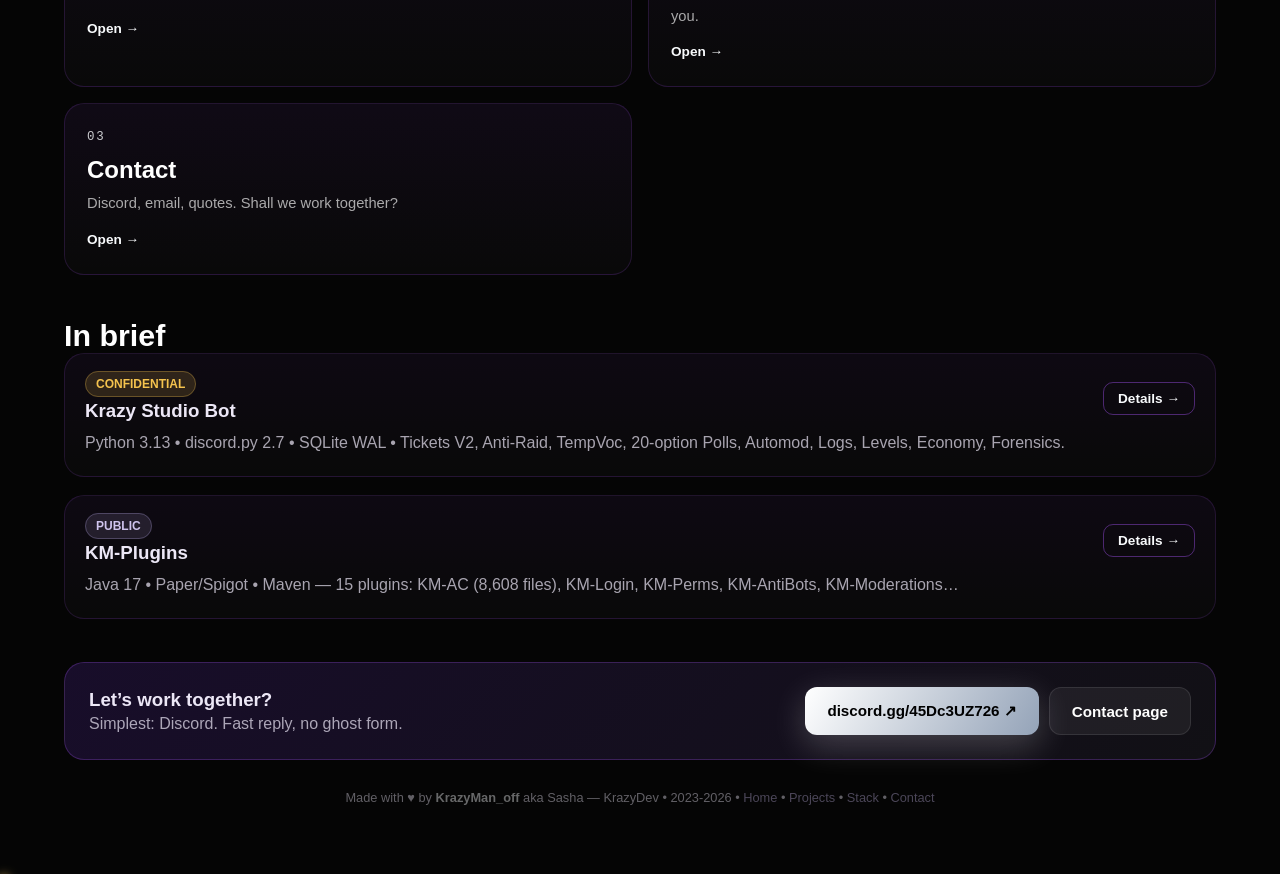
==== commit 9a335a08: "Cache-buster theme-bw.css v2 (force le nouveau CSS corrige) + fix selecteur uptime i18n decale par l" ====
--- a/index.html
+++ b/index.html
@@ -10,7 +10,7 @@
 <link href="https://fonts.googleapis.com/css2?family=JetBrains+Mono:wght@400;700&family=Plus+Jakarta+Sans:wght@400;600;800&family=Space+Grotesk:wght@400;600;700&display=swap" rel="stylesheet">
 <link rel="stylesheet" href="css/style.css">
 <link rel="stylesheet" href="css/easter-egg.css?v=3">
-<link rel="stylesheet" href="css/theme-bw.css?v=1">
+<link rel="stylesheet" href="css/theme-bw.css?v=2">
 <meta name="theme-color" content="#050505">
 <meta name="robots" content="index, follow">
 <meta property="og:type" content="website">
--- a/css/theme-bw.css
+++ b/css/theme-bw.css
@@ -30,8 +30,9 @@
 .hero .reveal.visible > *:nth-child(6){animation:heroIn .7s .4s cubic-bezier(.2,.8,.2,1) both}
 .hero .reveal.visible > *:nth-child(7){animation:heroIn .7s .48s cubic-bezier(.2,.8,.2,1) both}
 @keyframes heroIn{from{opacity:0;transform:translateY(34px) scale(.985);filter:blur(6px)}to{opacity:1;transform:none;filter:none}}
-h1 em{background:linear-gradient(100deg,#fff 10%,#cbd5e1 35%,#fff 55%,#64748b 75%,#fff 95%) !important;
-  background-size:220% auto !important;animation:gradientShift 4s linear infinite !important}
+h1 em{background-image:linear-gradient(100deg,#fff 10%,#cbd5e1 35%,#fff 55%,#64748b 75%,#fff 95%) !important;
+  background-size:220% auto !important;-webkit-background-clip:text !important;background-clip:text !important;
+  -webkit-text-fill-color:transparent !important;animation:gradientShift 4s linear infinite !important}
 .logo span{color:#fff !important;text-shadow:0 0 18px rgba(255,255,255,.65) !important}
 /* ---- nav soulignement ---- */
 .nav-links a{position:relative}
@@ -60,11 +61,12 @@
 /* ---- marquee rapide ---- */
 .marquee-track{animation-duration:16s !important}
 .marquee:hover .marquee-track{animation-play-state:paused}
-.marquee-track span{background:linear-gradient(90deg,#fff,#64748b);
-  -webkit-background-clip:text;-webkit-text-fill-color:transparent;font-weight:800}
+.marquee-track span{background-image:linear-gradient(90deg,#fff,#64748b);
+  -webkit-background-clip:text;background-clip:text;-webkit-text-fill-color:transparent;font-weight:800}
 /* ---- titres shimmer ---- */
-.section h2{background:linear-gradient(90deg,#fff 30%,#64748b 50%,#fff 70%) !important;
-  background-size:200% auto !important;animation:gradientShift 6s linear infinite !important}
+.section h2{background-image:linear-gradient(90deg,#fff 30%,#64748b 50%,#fff 70%) !important;
+  background-size:200% auto !important;-webkit-background-clip:text !important;background-clip:text !important;
+  -webkit-text-fill-color:transparent !important;animation:gradientShift 6s linear infinite !important}
 /* ---- kicker pulse blanc ---- */
 .kicker{border-color:rgba(255,255,255,.35) !important;color:#fff !important;
   animation:fadeDown .6s ease, kickerPulse 2.6s ease-in-out 1s infinite !important}
@@ -86,8 +88,10 @@
   box-shadow:0 0 12px rgba(255,255,255,.5)}
 /* ---- tags/badges hover blanc ---- */
 .tag:hover{background:rgba(255,255,255,.12) !important;border-color:rgba(255,255,255,.35) !important}
-/* ==== FILTRE PAR JEU ==== */
-.game-filter{display:flex;gap:10px;flex-wrap:wrap;margin:0 0 4px}
+/* ==== FILTRES PROJET + JEU ==== */
+.game-filter{display:flex;gap:10px;flex-wrap:wrap;margin:0 0 8px;align-items:center}
+.filter-label{font-family:'JetBrains Mono',monospace;font-size:.75rem;letter-spacing:.12em;
+  text-transform:uppercase;opacity:.55;min-width:64px}
 .gf-btn{font-family:'JetBrains Mono',monospace;font-size:.8rem;font-weight:700;
   padding:9px 18px;border-radius:100px;cursor:pointer;color:#fff;
   background:rgba(255,255,255,.05);border:1px solid rgba(255,255,255,.14);
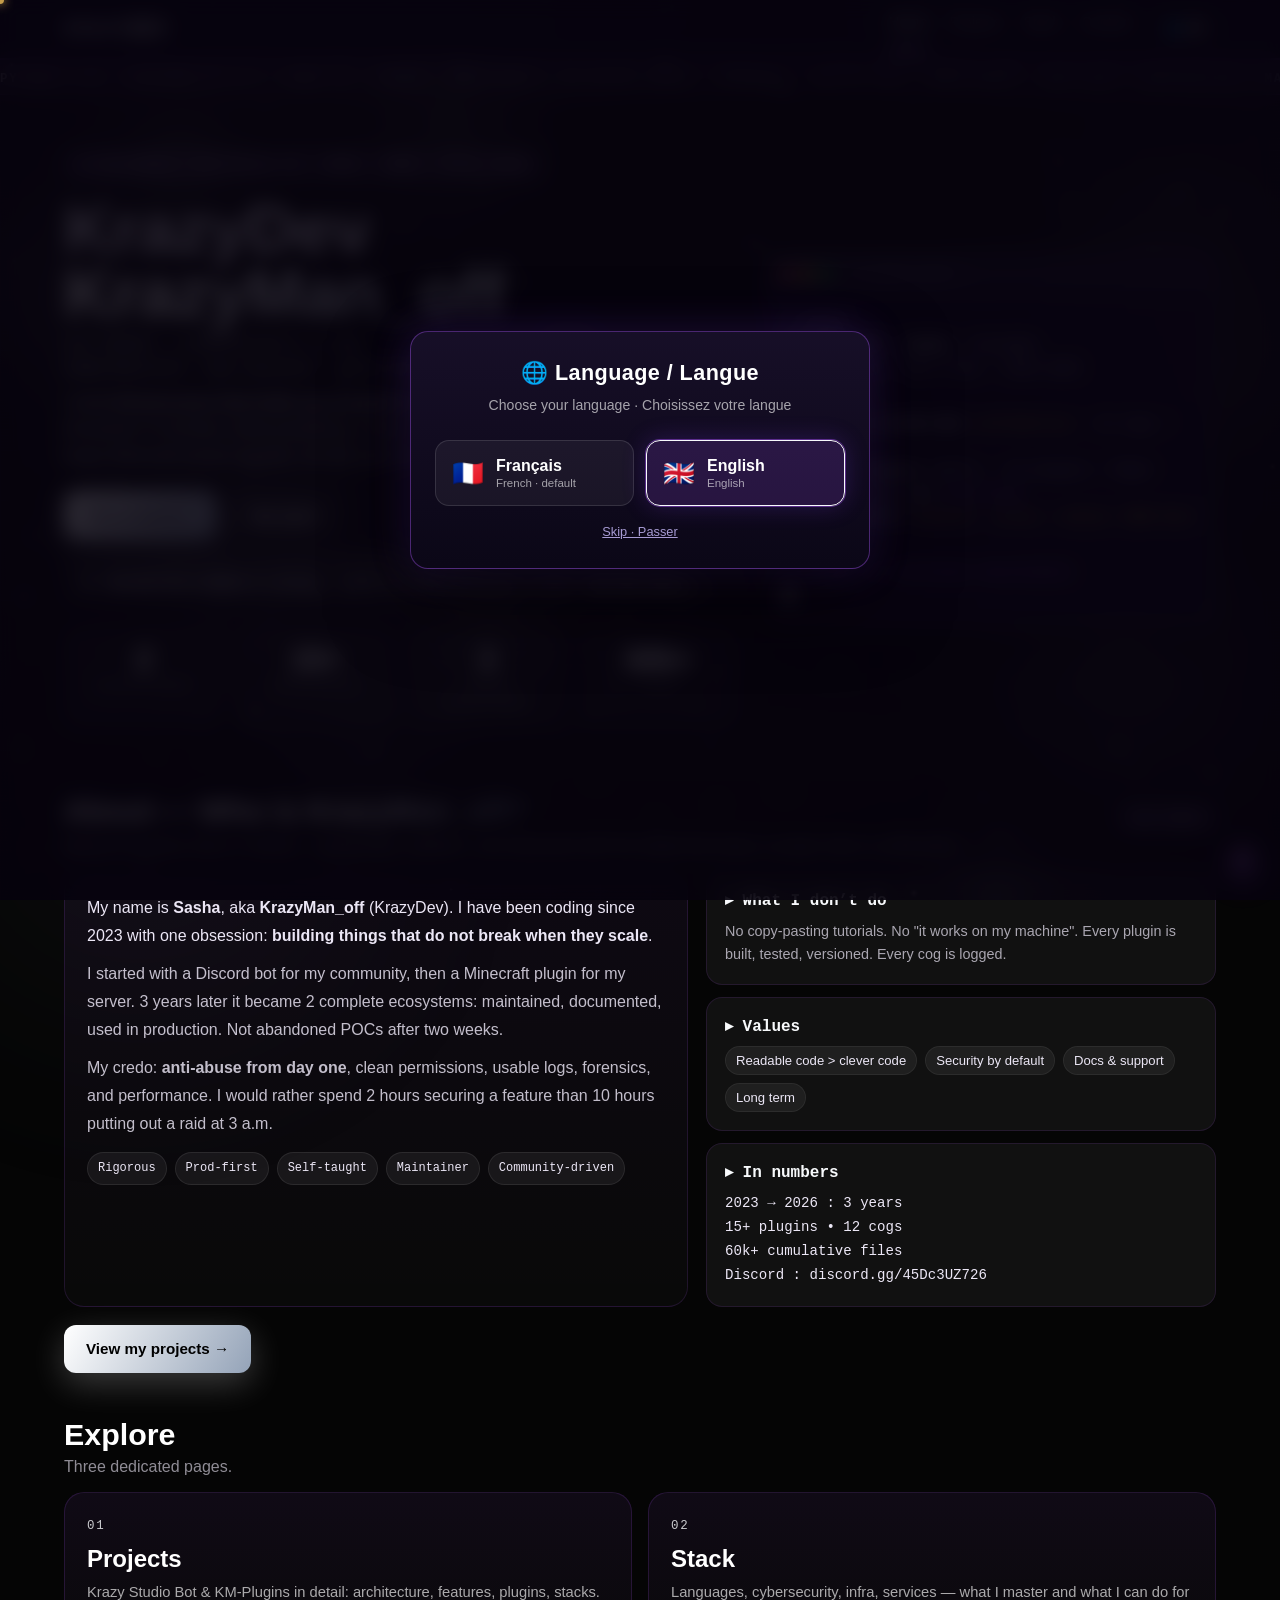
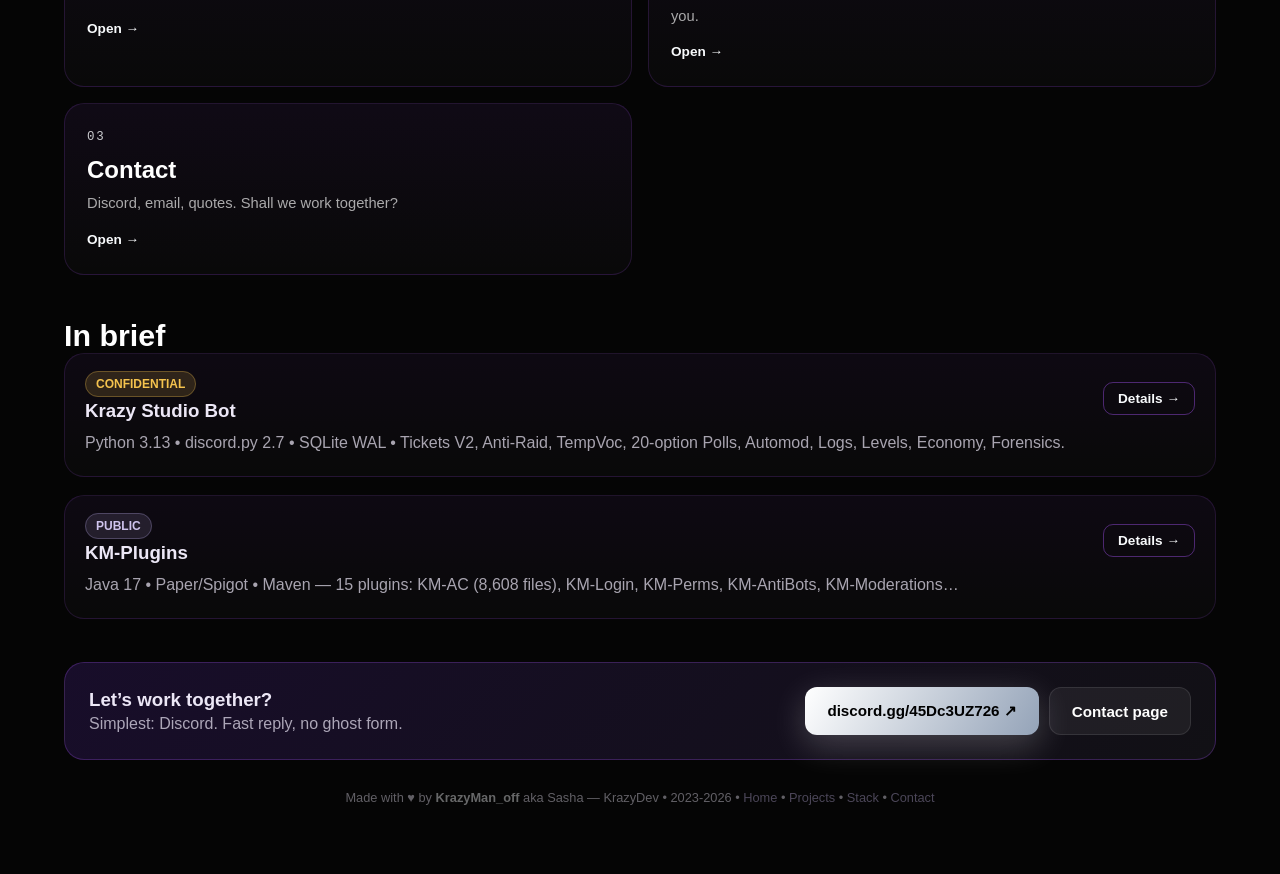
==== commit cf0aa256: "Moteur fond v2 organise (delta-time, pools, DPR cap) + meteores/ondes + anti-cache JS/CSS v2/v3 + fa" ====
--- a/index.html
+++ b/index.html
@@ -3,6 +3,7 @@
 <head>
 <meta charset="UTF-8">
 <meta name="viewport" content="width=device-width, initial-scale=1.0">
+<link rel="icon" href="data:image/svg+xml,<svg xmlns=%27http://www.w3.org/2000/svg%27 viewBox=%270 0 32 32%27><rect width=%2732%27 height=%2732%27 rx=%277%27 fill=%27%23000%27/><text x=%2716%27 y=%2722%27 font-size=%2718%27 text-anchor=%27middle%27 fill=%27white%27 font-family=%27monospace%27>K</text></svg>">
 <meta http-equiv="Content-Security-Policy" content="default-src 'self'; script-src 'self'; style-src 'self' 'unsafe-inline' https://fonts.googleapis.com; font-src 'self' https://fonts.gstatic.com; img-src 'self' data:; connect-src 'self' https://formsubmit.co; base-uri 'self'; form-action 'self' https://formsubmit.co; object-src 'none'; upgrade-insecure-requests">
 <title>KrazyDev — KrazyMan_off (Sasha) | Accueil</title>
 <script src="js/guard.js"></script>
@@ -10,7 +11,7 @@
 <link href="https://fonts.googleapis.com/css2?family=JetBrains+Mono:wght@400;700&family=Plus+Jakarta+Sans:wght@400;600;800&family=Space+Grotesk:wght@400;600;700&display=swap" rel="stylesheet">
 <link rel="stylesheet" href="css/style.css">
 <link rel="stylesheet" href="css/easter-egg.css?v=3">
-<link rel="stylesheet" href="css/theme-bw.css?v=2">
+<link rel="stylesheet" href="css/theme-bw.css?v=3">
 <meta name="theme-color" content="#050505">
 <meta name="robots" content="index, follow">
 <meta property="og:type" content="website">
@@ -144,7 +145,7 @@
 </div>
 
 <script src="js/i18n.js"></script>
-<script src="js/particles.js"></script>
+<script src="js/particles.js?v=2"></script>
 <script src="js/easter-egg.js?v=3"></script>
 <script src="js/app.js"></script>
 </body>
--- a/css/theme-bw.css
+++ b/css/theme-bw.css
@@ -13,6 +13,7 @@
 body::before{width:560px;height:560px;top:-160px;right:-140px;
   background:radial-gradient(circle,rgba(255,255,255,.14),transparent 65%);
   animation:orbFloat 11s ease-in-out infinite}
+#particles{opacity:.8 !important}
 body::after{width:640px;height:640px;bottom:-220px;left:-180px;
   background:radial-gradient(circle,rgba(148,163,184,.16),transparent 65%);
   animation:orbFloat 14s ease-in-out infinite reverse}
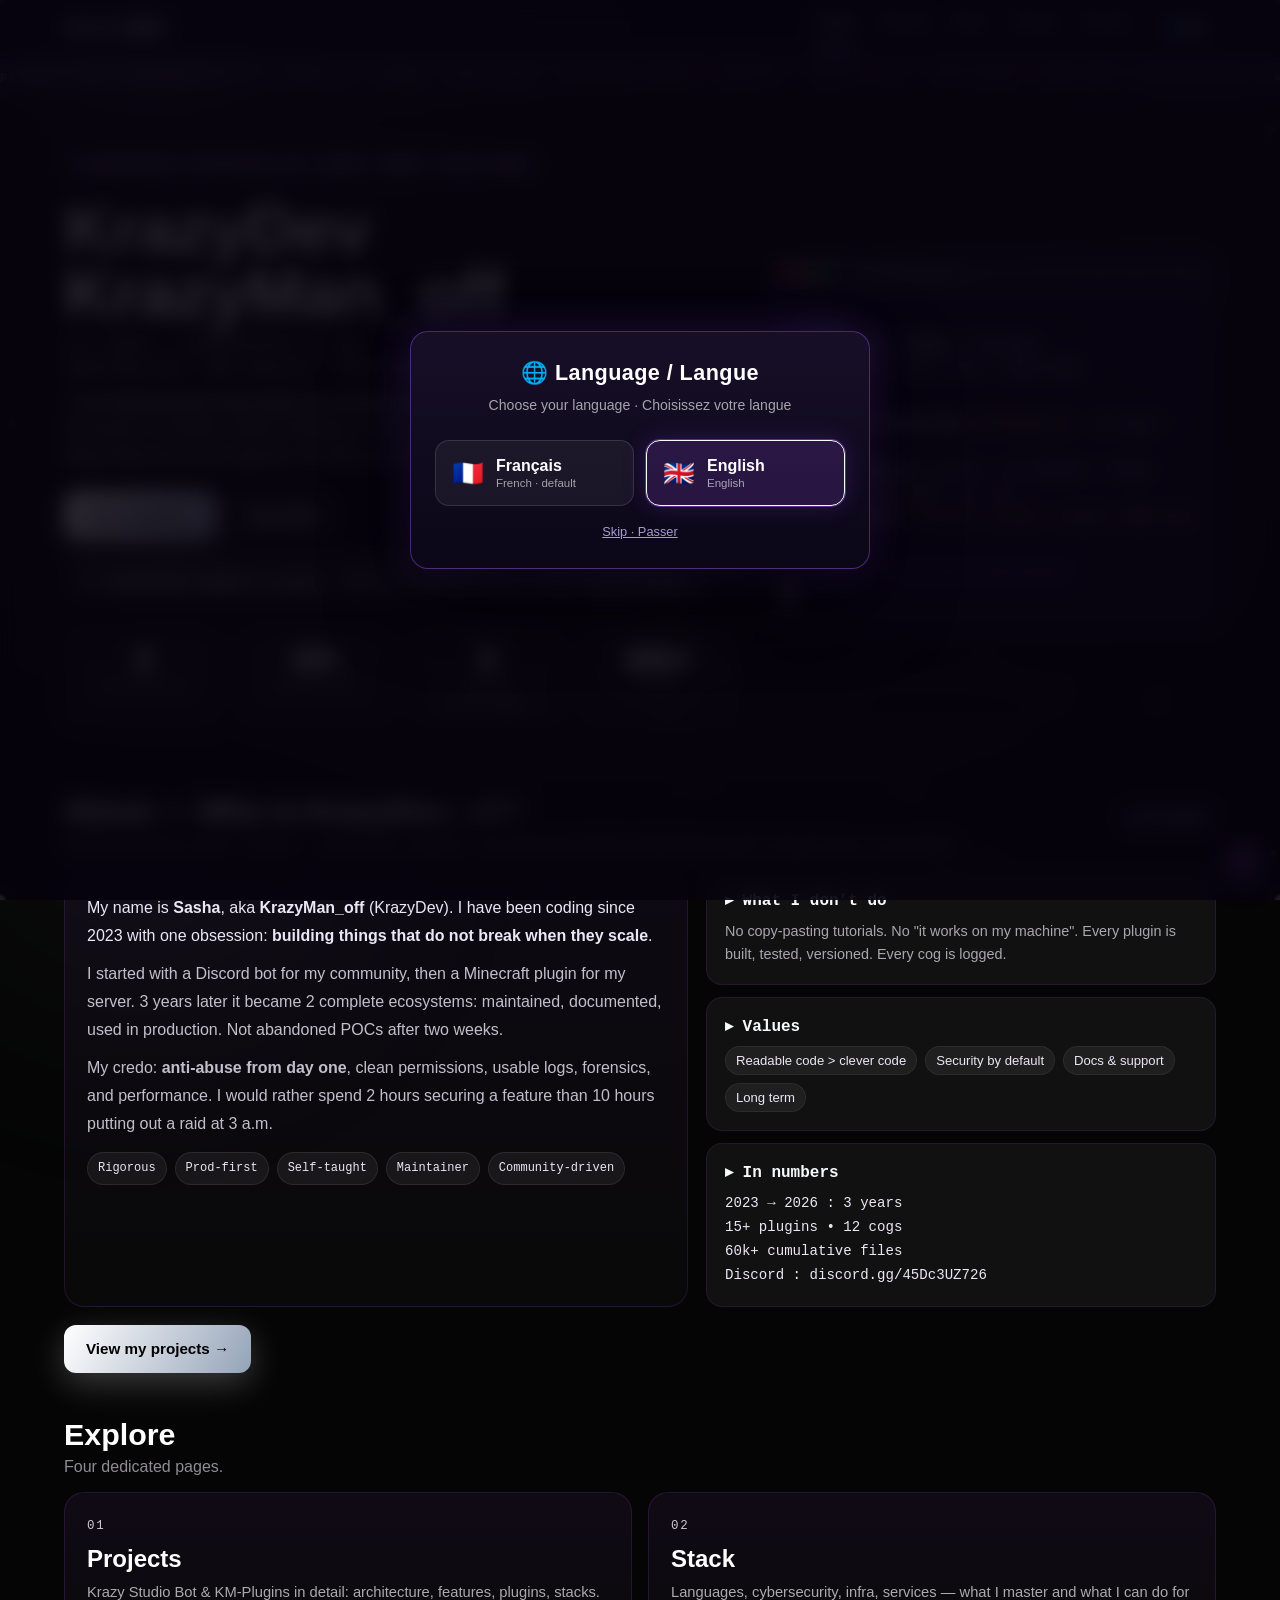
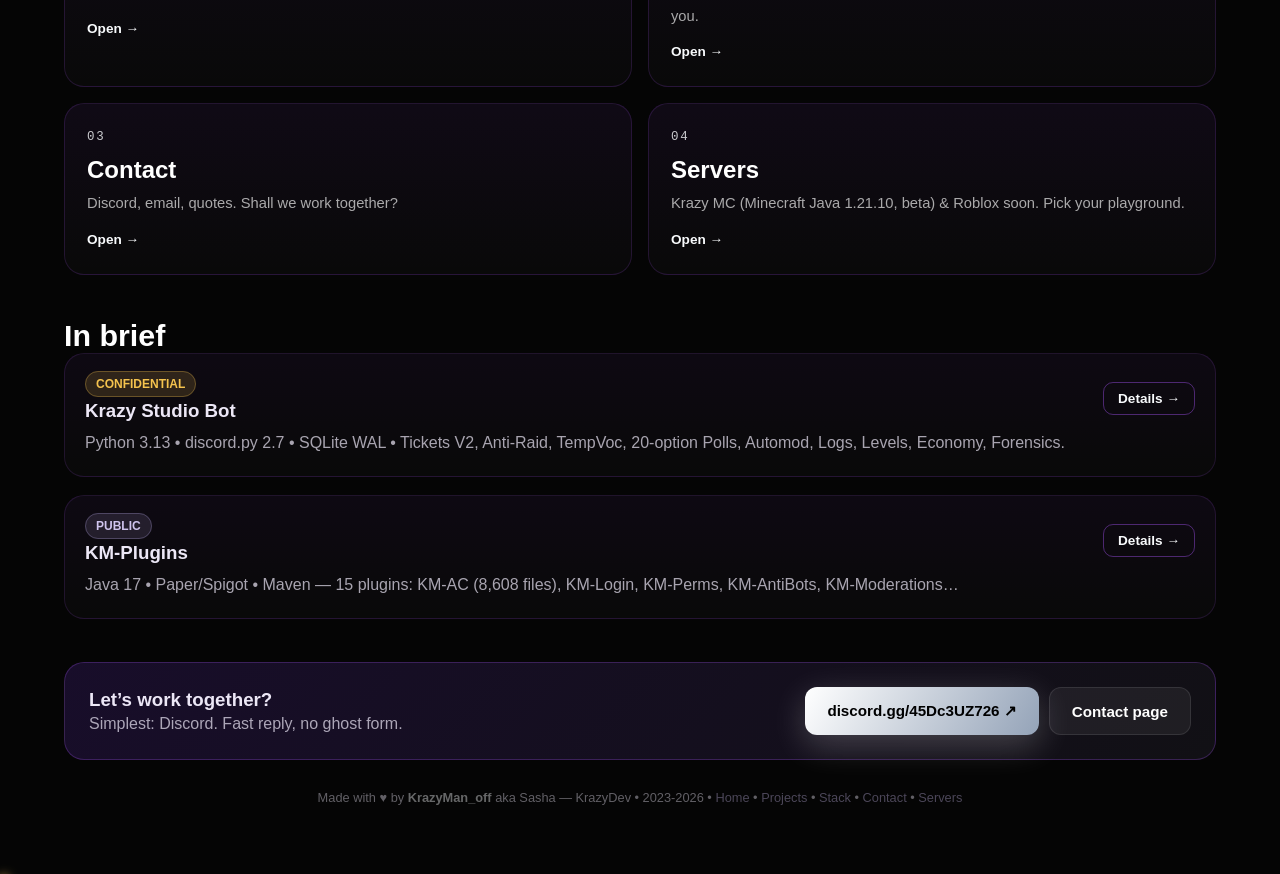
==== commit e6ec3138: "Categorie Serveurs: page servers.html (selecteur Minecraft/Roblox, presentation Krazy MC, Roblox com" ====
--- a/index.html
+++ b/index.html
@@ -30,7 +30,7 @@
 <div id="progress"></div>
 <canvas id="particles" style="opacity:.4"></canvas>
 <div class="bg"></div><div class="grid-bg"></div><div class="scanline"></div>
-<nav><div class="nav-inner"><div class="logo glitch" data-text="KRAZYDEV">KRAZY<span>DEV</span></div><div class="nav-links"><a href="index.html" class="active">Accueil</a><a href="projets.html">Projets</a><a href="skills.html">Stack</a><a href="contact.html">Contact</a></div></div></nav>
+<nav><div class="nav-inner"><div class="logo glitch" data-text="KRAZYDEV">KRAZY<span>DEV</span></div><div class="nav-links"><a href="index.html" class="active">Accueil</a><a href="projets.html">Projets</a><a href="skills.html">Stack</a><a href="contact.html">Contact</a><a href="servers.html">Serveurs</a></div></div></nav>
 <div class="marquee"><div class="marquee-track"><span>PYTHON 3.13 • DISCORD.PY 2.7 • JAVA 17 • PAPER • RUST/AXUM • KM-MOTOR GAMES • BIENTÔT • SQLITE WAL • ANTI-RAID • ANTI-BOT • MATPLOTLIB • MAVEN • TOKIO • TOWER • </span><span>PYTHON 3.13 • DISCORD.PY 2.7 • JAVA 17 • PAPER • RUST/AXUM • KM-MOTOR GAMES • BIENTÔT • SQLITE WAL • ANTI-RAID • ANTI-BOT • MATPLOTLIB • MAVEN • TOKIO • TOWER • </span></div></div>
 
 <!-- HERO -->
@@ -101,11 +101,12 @@
   <!-- NAVIGATION PAGES -->
   <div class="section reveal">
     <h2>Explorer</h2>
-    <p class="lead">Trois pages dédiées.</p>
+    <p class="lead">Quatre pages dédiées.</p>
     <div class="page-grid">
       <a href="projets.html" class="page-card tilt"><div class="pc-num">01</div><h3>Projets</h3><p>Krazy Studio Bot & KM-Plugins dans le détail : archi, features, plugins, stacks.</p><span class="pc-go">Ouvrir →</span></a>
       <a href="skills.html" class="page-card tilt"><div class="pc-num">02</div><h3>Stack</h3><p>Langages, cybersécurité, infra, services — ce que je maîtrise et ce que je peux faire pour toi.</p><span class="pc-go">Ouvrir →</span></a>
       <a href="contact.html" class="page-card tilt"><div class="pc-num">03</div><h3>Contact</h3><p>Discord, email, devis. On bosse ensemble ?</p><span class="pc-go">Ouvrir →</span></a>
+      <a href="servers.html" class="page-card tilt"><div class="pc-num">04</div><h3>Serveurs</h3><p>Krazy MC (Minecraft Java 1.21.10, bêta) & Roblox bientôt. Choisis ton terrain de jeu.</p><span class="pc-go">Ouvrir →</span></a>
     </div>
   </div>
 
@@ -141,7 +142,7 @@
     </div>
   </div>
 
-  <footer>Fait avec ♥ par <b style="color:var(--red)">KrazyMan_off</b> aka Sasha — KrazyDev • 2023-2026 • <a href="index.html">Accueil</a> • <a href="projets.html">Projets</a> • <a href="skills.html">Stack</a> • <a href="contact.html">Contact</a></footer>
+  <footer>Fait avec ♥ par <b style="color:var(--red)">KrazyMan_off</b> aka Sasha — KrazyDev • 2023-2026 • <a href="index.html">Accueil</a> • <a href="projets.html">Projets</a> • <a href="skills.html">Stack</a> • <a href="contact.html">Contact</a> • <a href="servers.html">Serveurs</a></footer>
 </div>
 
 <script src="js/i18n.js"></script>
